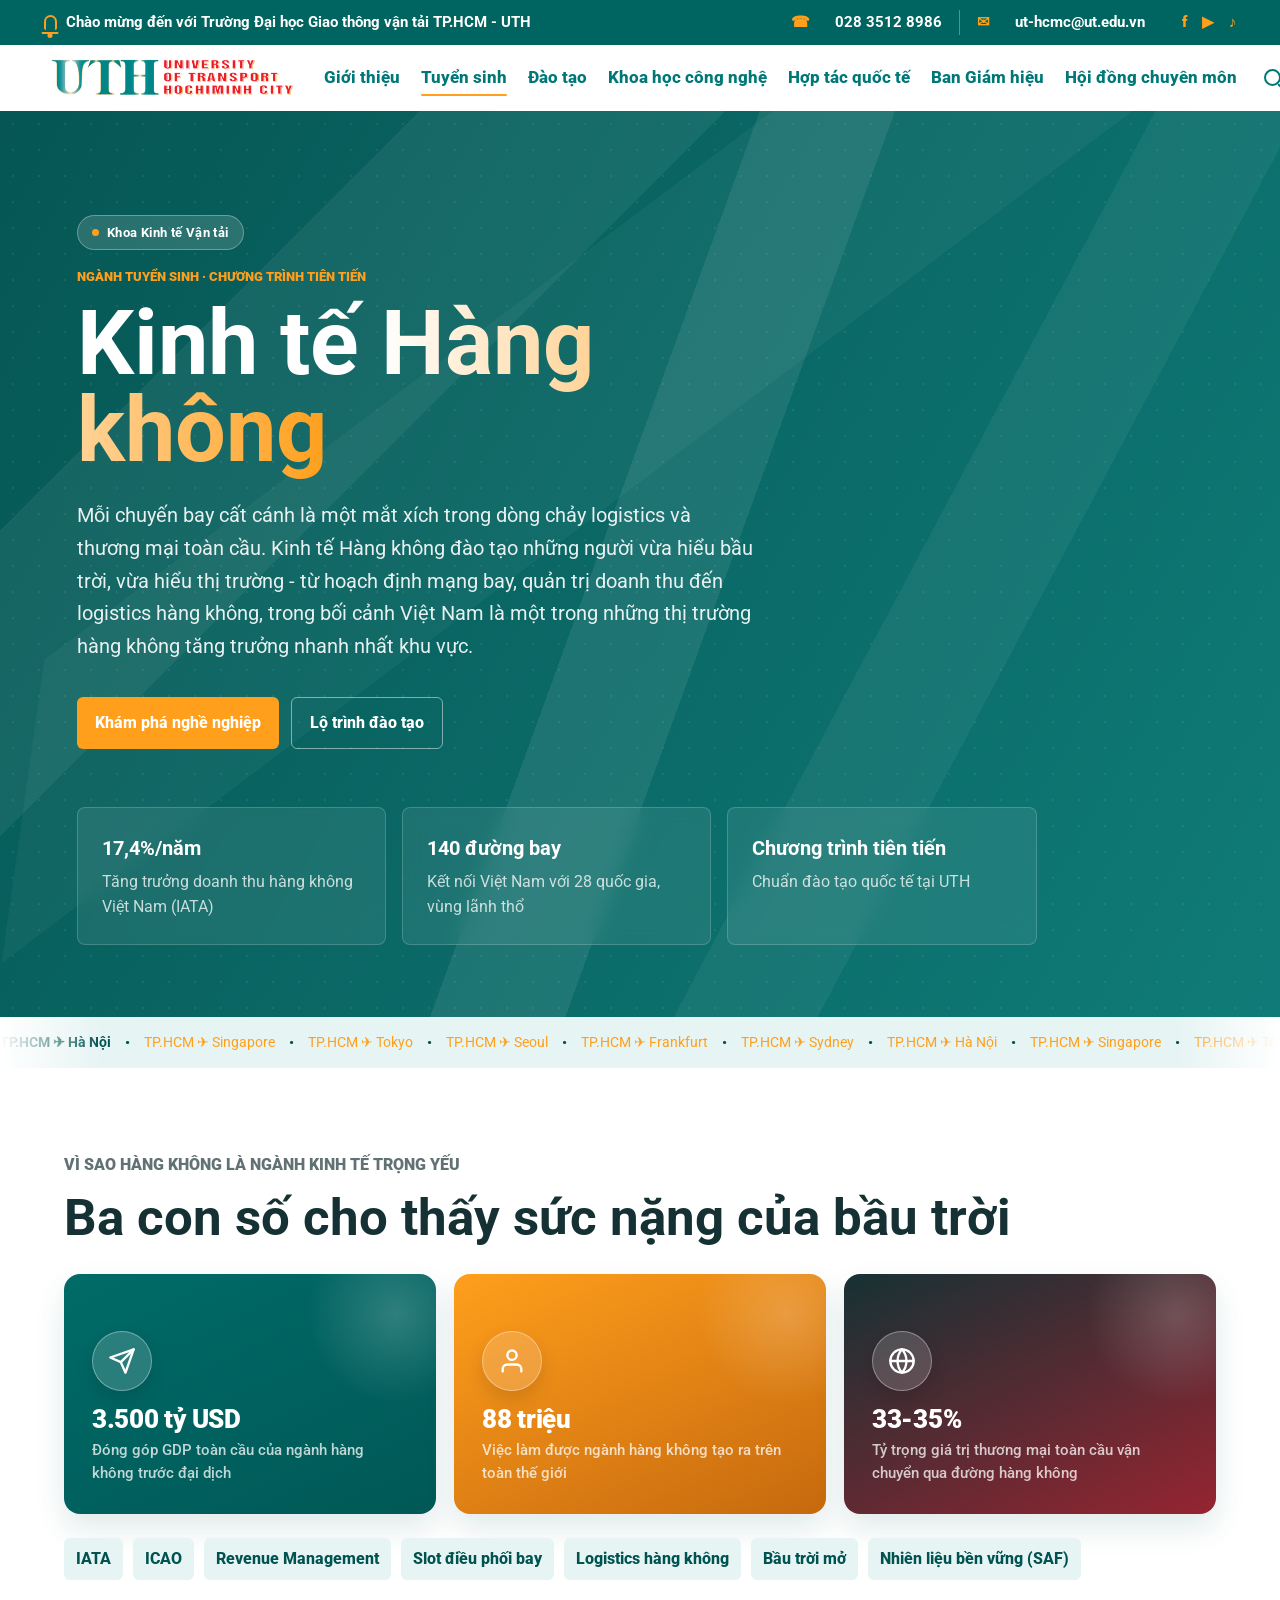
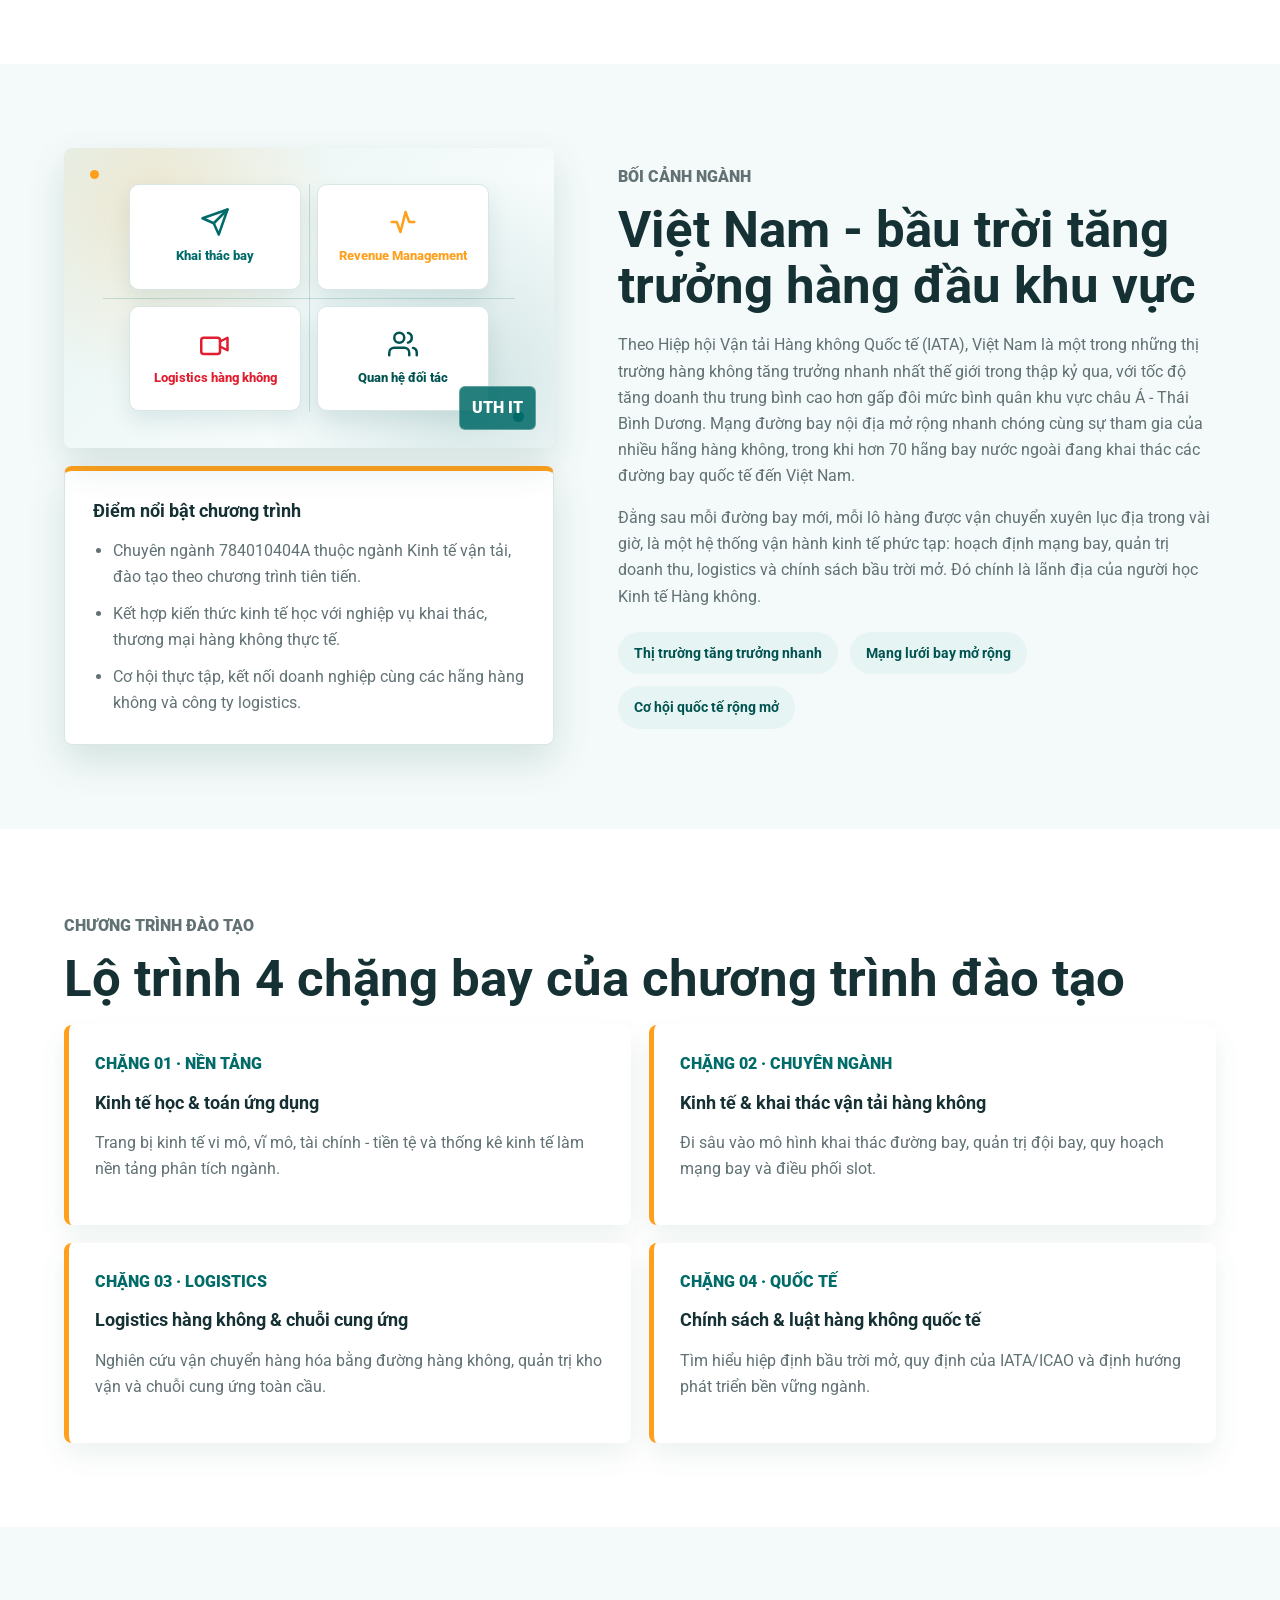
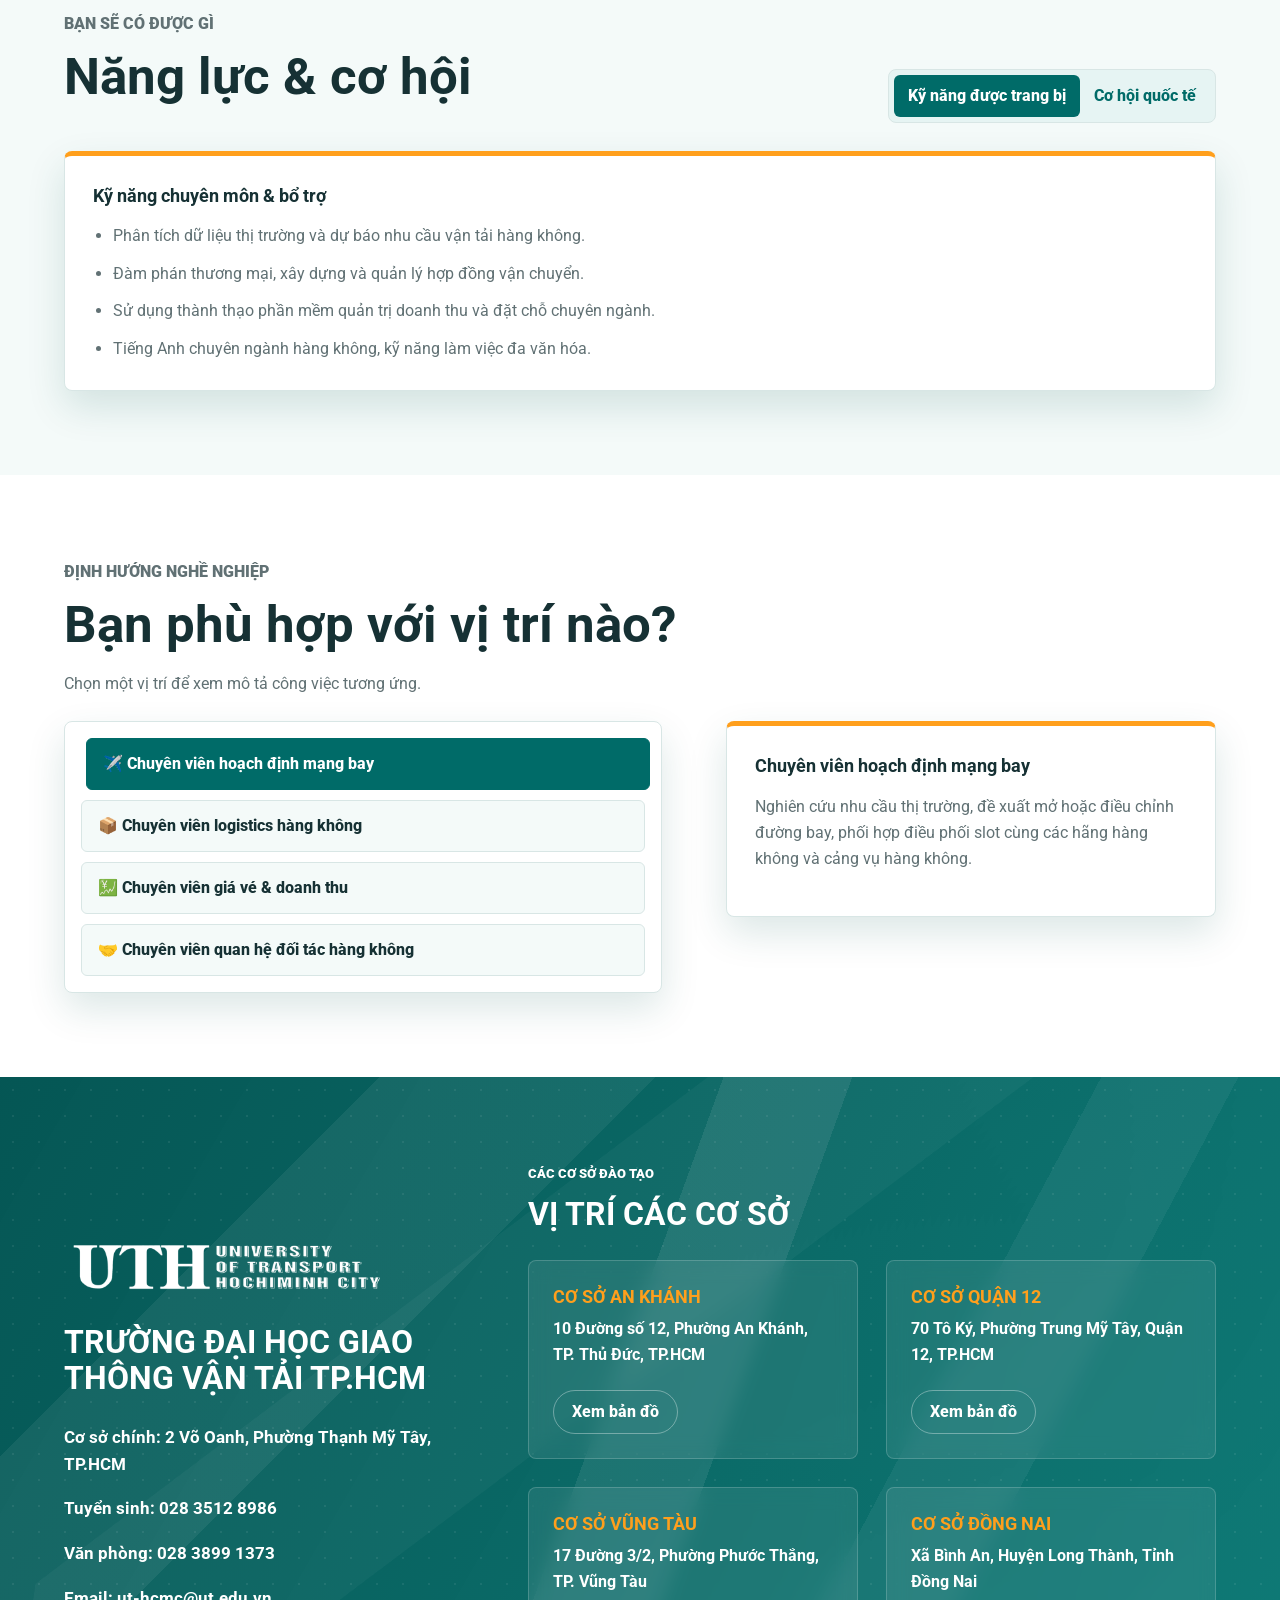
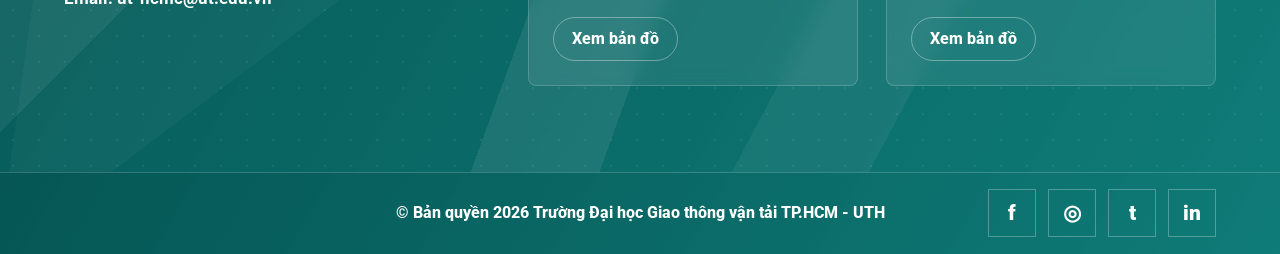
==== KINHTEHANGKHONG/index.html @ 72eff4a7 "them nganh moi" ====
<!DOCTYPE html>
<html lang="vi">
<head>
  <meta charset="UTF-8">
  <meta name="viewport" content="width=device-width, initial-scale=1.0">
  <title>Kinh tế Hàng không - UTH</title>
  <link rel="stylesheet" href="../styles.css">
</head>
<body>
  <div class="scroll-progress" id="scrollProgress"></div>

  <div class="top-bar">
    <p><span class="bell-icon" aria-hidden="true"></span> Chào mừng đến với Trường Đại học Giao thông vận tải TP.HCM - UTH</p>
    <div class="top-actions">
      <div class="top-contact">
        <span><span class="top-icon">☎</span> 028 3512 8986</span>
        <span><span class="top-icon">✉</span> ut-hcmc@ut.edu.vn</span>
      </div>
      <div class="social-links" aria-label="Mạng xã hội">
        <a href="#" aria-label="Facebook">f</a>
        <a href="#" aria-label="YouTube">▶</a>
        <a href="#" aria-label="TikTok">♪</a>
      </div>
    </div>
  </div>

  <header class="site-header">
    <a class="brand" href="#hero" aria-label="Trường Đại học Giao thông vận tải TP.HCM">
      <img src="../Logo_UTH.png" alt="Logo UTH">
    </a>
    <nav class="main-nav" aria-label="Điều hướng chính">
      <a href="https://uttest.ut.edu.vn/ky-thuat-thiet-ke-vi-mach-va-ai-2#">Giới thiệu</a>
      <a href="https://uttest.ut.edu.vn/tuyen-sinh" class="active">Tuyển sinh</a>
      <a href="https://uttest.ut.edu.vn/ky-thuat-thiet-ke-vi-mach-va-ai-2#">Đào tạo</a>
      <a href="https://uttest.ut.edu.vn/khoa-hoc-cong-nghe">Khoa học công nghệ</a>
      <a href="https://uttest.ut.edu.vn/hop-tac-quoc-te">Hợp tác quốc tế</a>
      <a href="https://uttest.ut.edu.vn/ky-thuat-thiet-ke-vi-mach-va-ai-2#">Ban Giám hiệu</a>
      <a href="https://uttest.ut.edu.vn/ky-thuat-thiet-ke-vi-mach-va-ai-2#">Hội đồng chuyên môn</a>
    </nav>
    <button class="menu-button" type="button" aria-label="Mở menu" aria-expanded="false">
      <span></span>
      <span></span>
      <span></span>
    </button>
    <div class="header-tools">
      <button class="search-button" type="button" aria-label="Tìm kiếm"></button>
      <div class="language-switch" aria-label="Chuyển ngôn ngữ">
        <a class="active" href="#">VN</a>
        <a href="#">EN</a>
      </div>
    </div>
  </header>

  <main>
    <section class="hero uth-bg" id="hero">
      <div class="uth-bg-dots" aria-hidden="true"></div>
      <div class="hero-content">
        <span class="hero-badge">Khoa Kinh tế Vận tải</span>
        <p class="eyebrow">Ngành tuyển sinh · Chương trình tiên tiến</p>
        <h1>Kinh tế <span class="title-shine">Hàng không</span></h1>
        <p class="hero-lead">
          Mỗi chuyến bay cất cánh là một mắt xích trong dòng chảy logistics và thương mại toàn cầu. Kinh tế Hàng không đào tạo những người vừa hiểu bầu trời, vừa hiểu thị trường - từ hoạch định mạng bay, quản trị doanh thu đến logistics hàng không, trong bối cảnh Việt Nam là một trong những thị trường hàng không tăng trưởng nhanh nhất khu vực.
        </p>
        <div class="hero-actions">
          <a class="primary-action" href="#career">Khám phá nghề nghiệp</a>
          <a class="secondary-action" href="#program">Lộ trình đào tạo</a>
        </div>
      </div>
      <div class="hero-stats">
        <article>
          <strong>17,4%/năm</strong>
          <span>Tăng trưởng doanh thu hàng không Việt Nam (IATA)</span>
        </article>
        <article>
          <strong>140 đường bay</strong>
          <span>Kết nối Việt Nam với 28 quốc gia, vùng lãnh thổ</span>
        </article>
        <article>
          <strong>Chương trình tiên tiến</strong>
          <span>Chuẩn đào tạo quốc tế tại UTH</span>
        </article>
      </div>
    </section>

    <div class="marquee" aria-hidden="true" style="margin: 0; border-radius: 0;">
      <div class="marquee-track">
        <span>TP.HCM ✈ Hà Nội</span><span>•</span>
        <span>TP.HCM ✈ Singapore</span><span>•</span>
        <span>TP.HCM ✈ Tokyo</span><span>•</span>
        <span>TP.HCM ✈ Seoul</span><span>•</span>
        <span>TP.HCM ✈ Frankfurt</span><span>•</span>
        <span>TP.HCM ✈ Sydney</span><span>•</span>
        <span>TP.HCM ✈ Hà Nội</span><span>•</span>
        <span>TP.HCM ✈ Singapore</span><span>•</span>
        <span>TP.HCM ✈ Tokyo</span><span>•</span>
        <span>TP.HCM ✈ Seoul</span><span>•</span>
        <span>TP.HCM ✈ Frankfurt</span><span>•</span>
        <span>TP.HCM ✈ Sydney</span><span>•</span>
      </div>
    </div>

    <section class="section">
      <div class="section-inner">
        <p class="eyebrow">Vì sao hàng không là ngành kinh tế trọng yếu</p>
        <h2>Ba con số cho thấy sức nặng của bầu trời</h2>
        <div class="visual-gallery">
          <figure class="visual-tile visual-tile-icon reveal">
            <div class="vt-icon">
              <svg viewBox="0 0 24 24" fill="none" stroke="currentColor" stroke-width="2" stroke-linecap="round" stroke-linejoin="round"><path d="M22 2L11 13"></path><path d="M22 2l-7 20-4-9-9-4 20-7z"></path></svg>
            </div>
            <figcaption>
              <strong style="display:block;font-size:1.6rem;">3.500 tỷ USD</strong>
              <span style="display:block;font-weight:500;opacity:0.85;">Đóng góp GDP toàn cầu của ngành hàng không trước đại dịch</span>
            </figcaption>
          </figure>
          <figure class="visual-tile visual-tile-icon vt-data reveal" style="transition-delay: 0.1s;">
            <div class="vt-icon">
              <svg viewBox="0 0 24 24" fill="none" stroke="currentColor" stroke-width="2" stroke-linecap="round" stroke-linejoin="round"><path d="M20 21v-2a4 4 0 0 0-4-4H8a4 4 0 0 0-4 4v2"></path><circle cx="12" cy="7" r="4"></circle></svg>
            </div>
            <figcaption>
              <strong style="display:block;font-size:1.6rem;">88 triệu</strong>
              <span style="display:block;font-weight:500;opacity:0.85;">Việc làm được ngành hàng không tạo ra trên toàn thế giới</span>
            </figcaption>
          </figure>
          <figure class="visual-tile visual-tile-icon vt-learn reveal" style="transition-delay: 0.2s;">
            <div class="vt-icon">
              <svg viewBox="0 0 24 24" fill="none" stroke="currentColor" stroke-width="2" stroke-linecap="round" stroke-linejoin="round"><circle cx="12" cy="12" r="10"></circle><path d="M2 12h20"></path><path d="M12 2a15 15 0 0 1 0 20a15 15 0 0 1 0-20"></path></svg>
            </div>
            <figcaption>
              <strong style="display:block;font-size:1.6rem;">33-35%</strong>
              <span style="display:block;font-weight:500;opacity:0.85;">Tỷ trọng giá trị thương mại toàn cầu vận chuyển qua đường hàng không</span>
            </figcaption>
          </figure>
        </div>

        <ul class="career-tags">
          <li>IATA</li>
          <li>ICAO</li>
          <li>Revenue Management</li>
          <li>Slot điều phối bay</li>
          <li>Logistics hàng không</li>
          <li>Bầu trời mở</li>
          <li>Nhiên liệu bền vững (SAF)</li>
        </ul>
      </div>
    </section>

    <section class="section section-light" id="overview">
      <div class="section-inner split reverse">
        <div class="intro-stack reveal">
          <figure class="intro-media">
            <div class="intro-icon-panel" aria-hidden="true">
              <div class="ip-dot ip-dot-1"></div>
              <div class="ip-dot ip-dot-2"></div>
              <div class="ip-grid">
                <div class="ip-tile ip-tile-code">
                  <svg viewBox="0 0 24 24" fill="none" stroke="currentColor" stroke-width="2" stroke-linecap="round" stroke-linejoin="round"><path d="M22 2L11 13"></path><path d="M22 2l-7 20-4-9-9-4 20-7z"></path></svg>
                  <span>Khai thác bay</span>
                </div>
                <div class="ip-tile ip-tile-data">
                  <svg viewBox="0 0 24 24" fill="none" stroke="currentColor" stroke-width="2" stroke-linecap="round" stroke-linejoin="round"><path d="M3 12h4l3 8 4-16 3 8h4"></path></svg>
                  <span>Revenue Management</span>
                </div>
                <div class="ip-tile ip-tile-ai">
                  <svg viewBox="0 0 24 24" fill="none" stroke="currentColor" stroke-width="2" stroke-linecap="round" stroke-linejoin="round"><rect x="1" y="7" width="15" height="13" rx="2"></rect><path d="M16 10l6-3v10l-6-3"></path></svg>
                  <span>Logistics hàng không</span>
                </div>
                <div class="ip-tile ip-tile-team">
                  <svg viewBox="0 0 24 24" fill="none" stroke="currentColor" stroke-width="2" stroke-linecap="round" stroke-linejoin="round"><path d="M17 21v-2a4 4 0 0 0-4-4H5a4 4 0 0 0-4 4v2"></path><circle cx="9" cy="7" r="4"></circle><path d="M23 21v-2a4 4 0 0 0-3-3.87"></path><path d="M16 3.13a4 4 0 0 1 0 7.75"></path></svg>
                  <span>Quan hệ đối tác</span>
                </div>
              </div>
              <div class="ip-line ip-line-h"></div>
              <div class="ip-line ip-line-v"></div>
            </div>
          </figure>
          <div class="info-card">
            <h3>Điểm nổi bật chương trình</h3>
            <ul>
              <li>Chuyên ngành 784010404A thuộc ngành Kinh tế vận tải, đào tạo theo chương trình tiên tiến.</li>
              <li>Kết hợp kiến thức kinh tế học với nghiệp vụ khai thác, thương mại hàng không thực tế.</li>
              <li>Cơ hội thực tập, kết nối doanh nghiệp cùng các hãng hàng không và công ty logistics.</li>
            </ul>
          </div>
        </div>
        <div class="reveal" style="transition-delay: 0.12s;">
          <p class="eyebrow">Bối cảnh ngành</p>
          <h2>Việt Nam - bầu trời tăng trưởng hàng đầu khu vực</h2>
          <p>
            Theo Hiệp hội Vận tải Hàng không Quốc tế (IATA), Việt Nam là một trong những thị trường hàng không tăng trưởng nhanh nhất thế giới trong thập kỷ qua, với tốc độ tăng doanh thu trung bình cao hơn gấp đôi mức bình quân khu vực châu Á - Thái Bình Dương. Mạng đường bay nội địa mở rộng nhanh chóng cùng sự tham gia của nhiều hãng hàng không, trong khi hơn 70 hãng bay nước ngoài đang khai thác các đường bay quốc tế đến Việt Nam.
          </p>
          <p>
            Đằng sau mỗi đường bay mới, mỗi lô hàng được vận chuyển xuyên lục địa trong vài giờ, là một hệ thống vận hành kinh tế phức tạp: hoạch định mạng bay, quản trị doanh thu, logistics và chính sách bầu trời mở. Đó chính là lãnh địa của người học Kinh tế Hàng không.
          </p>
          <div class="stat-pill-row">
            <span class="stat-pill">Thị trường tăng trưởng nhanh</span>
            <span class="stat-pill">Mạng lưới bay mở rộng</span>
            <span class="stat-pill">Cơ hội quốc tế rộng mở</span>
          </div>
        </div>
      </div>
    </section>

    <section class="section" id="program">
      <div class="section-inner">
        <p class="eyebrow">Chương trình đào tạo</p>
        <h2>Lộ trình 4 chặng bay của chương trình đào tạo</h2>
        <div class="timeline">
          <article class="reveal">
            <span>CHẶNG 01 · NỀN TẢNG</span>
            <h3>Kinh tế học &amp; toán ứng dụng</h3>
            <p>Trang bị kinh tế vi mô, vĩ mô, tài chính - tiền tệ và thống kê kinh tế làm nền tảng phân tích ngành.</p>
          </article>
          <article class="reveal" style="transition-delay: 0.08s;">
            <span>CHẶNG 02 · CHUYÊN NGÀNH</span>
            <h3>Kinh tế &amp; khai thác vận tải hàng không</h3>
            <p>Đi sâu vào mô hình khai thác đường bay, quản trị đội bay, quy hoạch mạng bay và điều phối slot.</p>
          </article>
          <article class="reveal" style="transition-delay: 0.16s;">
            <span>CHẶNG 03 · LOGISTICS</span>
            <h3>Logistics hàng không &amp; chuỗi cung ứng</h3>
            <p>Nghiên cứu vận chuyển hàng hóa bằng đường hàng không, quản trị kho vận và chuỗi cung ứng toàn cầu.</p>
          </article>
          <article class="reveal" style="transition-delay: 0.24s;">
            <span>CHẶNG 04 · QUỐC TẾ</span>
            <h3>Chính sách &amp; luật hàng không quốc tế</h3>
            <p>Tìm hiểu hiệp định bầu trời mở, quy định của IATA/ICAO và định hướng phát triển bền vững ngành.</p>
          </article>
        </div>
      </div>
    </section>

    <section class="section section-light">
      <div class="section-inner" data-tab-group>
        <div class="section-heading">
          <div>
            <p class="eyebrow">Bạn sẽ có được gì</p>
            <h2>Năng lực &amp; cơ hội</h2>
          </div>
          <div class="tab-controls">
            <button class="tab-button active" data-tab="skills" type="button">Kỹ năng được trang bị</button>
            <button class="tab-button" data-tab="global" type="button">Cơ hội quốc tế</button>
          </div>
        </div>

        <div class="tab-panel active" data-tab-panel="skills">
          <div class="info-card">
            <h3>Kỹ năng chuyên môn &amp; bổ trợ</h3>
            <ul>
              <li>Phân tích dữ liệu thị trường và dự báo nhu cầu vận tải hàng không.</li>
              <li>Đàm phán thương mại, xây dựng và quản lý hợp đồng vận chuyển.</li>
              <li>Sử dụng thành thạo phần mềm quản trị doanh thu và đặt chỗ chuyên ngành.</li>
              <li>Tiếng Anh chuyên ngành hàng không, kỹ năng làm việc đa văn hóa.</li>
            </ul>
          </div>
        </div>
        <div class="tab-panel" data-tab-panel="global">
          <div class="info-card">
            <h3>Trải nghiệm và cơ hội quốc tế</h3>
            <ul>
              <li>Đào tạo theo chương trình tiên tiến, tiệm cận chuẩn quốc tế.</li>
              <li>Cơ hội thực tập tại hãng hàng không, công ty logistics và cảng hàng không.</li>
              <li>Tiếp cận môi trường "bầu trời mở" với hơn 70 hãng bay quốc tế khai thác tại Việt Nam.</li>
              <li>Định hướng nghề nghiệp tại các doanh nghiệp trong nước lẫn tập đoàn hàng không toàn cầu.</li>
            </ul>
          </div>
        </div>
      </div>
    </section>

    <section class="section" id="career">
      <div class="section-inner">
        <p class="eyebrow">Định hướng nghề nghiệp</p>
        <h2>Bạn phù hợp với vị trí nào?</h2>
        <p style="max-width: 640px;">Chọn một vị trí để xem mô tả công việc tương ứng.</p>

        <div class="split" data-career-wrapper style="margin-top: 24px; align-items: start;">
          <div class="career-board">
            <button class="career-item active" data-career="planner" type="button">✈️ Chuyên viên hoạch định mạng bay</button>
            <button class="career-item" data-career="logistics" type="button">📦 Chuyên viên logistics hàng không</button>
            <button class="career-item" data-career="revenue" type="button">💹 Chuyên viên giá vé &amp; doanh thu</button>
            <button class="career-item" data-career="partnership" type="button">🤝 Chuyên viên quan hệ đối tác hàng không</button>
          </div>
          <div>
            <div class="info-card tab-panel active" data-career-detail="planner">
              <h3>Chuyên viên hoạch định mạng bay</h3>
              <p>Nghiên cứu nhu cầu thị trường, đề xuất mở hoặc điều chỉnh đường bay, phối hợp điều phối slot cùng các hãng hàng không và cảng vụ hàng không.</p>
            </div>
            <div class="info-card tab-panel" data-career-detail="logistics">
              <h3>Chuyên viên logistics hàng không</h3>
              <p>Quản lý vận chuyển hàng hóa bằng đường hàng không, phối hợp kho vận, thủ tục hải quan và các đối tác giao nhận quốc tế.</p>
            </div>
            <div class="info-card tab-panel" data-career-detail="revenue">
              <h3>Chuyên viên giá vé &amp; doanh thu</h3>
              <p>Phân tích dữ liệu, dự báo nhu cầu và xây dựng chiến lược giá vé (Revenue Management) nhằm tối ưu doanh thu cho hãng hàng không.</p>
            </div>
            <div class="info-card tab-panel" data-career-detail="partnership">
              <h3>Chuyên viên quan hệ đối tác hàng không</h3>
              <p>Xây dựng, duy trì quan hệ với các hãng hàng không, đại lý, cảng hàng không và tổ chức quốc tế như IATA, ICAO.</p>
            </div>
          </div>
        </div>
      </div>
    </section>

    <section class="campus uth-bg" id="campus">
      <div class="uth-bg-dots" aria-hidden="true"></div>
      <div class="campus-inner">
        <div class="school-info">
          <img src="../Logo_UTH.png" alt="Logo UTH">
          <h2>Trường Đại học Giao thông vận tải TP.HCM</h2>
          <ul>
            <li><strong>Cơ sở chính:</strong> 2 Võ Oanh, Phường Thạnh Mỹ Tây, TP.HCM</li>
            <li><strong>Tuyển sinh:</strong> 028 3512 8986</li>
            <li><strong>Văn phòng:</strong> 028 3899 1373</li>
            <li><strong>Email:</strong> ut-hcmc@ut.edu.vn</li>
          </ul>
        </div>

        <div class="campus-list">
          <p class="eyebrow">Các cơ sở đào tạo</p>
          <h2>Vị trí các cơ sở</h2>
          <div class="campus-grid">
            <article>
              <h3>Cơ sở An Khánh</h3>
              <p>10 Đường số 12, Phường An Khánh, TP. Thủ Đức, TP.HCM</p>
              <a href="https://maps.google.com" target="_blank" rel="noreferrer">Xem bản đồ</a>
            </article>
            <article>
              <h3>Cơ sở Quận 12</h3>
              <p>70 Tô Ký, Phường Trung Mỹ Tây, Quận 12, TP.HCM</p>
              <a href="https://maps.google.com" target="_blank" rel="noreferrer">Xem bản đồ</a>
            </article>
            <article>
              <h3>Cơ sở Vũng Tàu</h3>
              <p>17 Đường 3/2, Phường Phước Thắng, TP. Vũng Tàu</p>
              <a href="https://maps.google.com" target="_blank" rel="noreferrer">Xem bản đồ</a>
            </article>
            <article>
              <h3>Cơ sở Đồng Nai</h3>
              <p>Xã Bình An, Huyện Long Thành, Tỉnh Đồng Nai</p>
              <a href="https://maps.google.com" target="_blank" rel="noreferrer">Xem bản đồ</a>
            </article>
          </div>
        </div>
      </div>
    </section>
  </main>

  <footer class="site-footer">
    <p>© Bản quyền 2026 Trường Đại học Giao thông vận tải TP.HCM - UTH</p>
    <div class="footer-social" aria-label="Mạng xã hội">
      <a href="#" aria-label="Facebook">f</a>
      <a href="#" aria-label="Instagram">◎</a>
      <a href="#" aria-label="Twitter">t</a>
      <a href="#" aria-label="LinkedIn">in</a>
    </div>
    <a class="back-to-top" href="#hero" aria-label="Về đầu trang">
      <svg class="btt-progress" viewBox="0 0 60 60" aria-hidden="true">
        <circle class="btt-progress-track" cx="30" cy="30" r="27"></circle>
        <circle class="btt-progress-bar" cx="30" cy="30" r="27"></circle>
      </svg>
      <svg class="btt-chevron" viewBox="0 0 24 24" fill="none" stroke="currentColor" stroke-width="2.4" stroke-linecap="round" stroke-linejoin="round">
        <polyline points="6 15 12 9 18 15"></polyline>
        <polyline points="6 11 12 5 18 11"></polyline>
      </svg>
      <span class="btt-blob" aria-hidden="true"></span>
    </a>
  </footer>

  <script src="../script.js"></script>
</body>
</html>
---- styles.css ----
@import url("https://fonts.googleapis.com/css2?family=Roboto:wght@400;500;700;800;900&display=swap");

:root {
  --uth-teal: #006b68;
  --uth-teal-dark: #005351;
  --uth-teal-soft: #e6f4f3;
  --uth-orange: #ff9f1c;
  --uth-red: #e21d2f;
  --ink: #163134;
  --muted: #617174;
  --line: #d8e6e5;
  --paper: #ffffff;
  --soft: #f4faf9;
  --shadow: 0 16px 38px rgba(0, 83, 81, 0.14);
  --shadow-lg: 0 24px 56px rgba(0, 83, 81, 0.2);
  --glow-orange: 0 0 0 6px rgba(255, 159, 28, 0.14);
  --glow-teal: 0 0 0 6px rgba(0, 107, 104, 0.12);
}

* {
  box-sizing: border-box;
}

html {
  scroll-behavior: smooth;
}

@keyframes floatBackground {
  0% {
    transform: translate3d(-2%, -1%, 0) rotate(0deg);
  }

  50% {
    transform: translate3d(2%, 1%, 0) rotate(2deg);
  }

  100% {
    transform: translate3d(-2%, -1%, 0) rotate(0deg);
  }
}

@keyframes fadeSlideUp {
  from {
    opacity: 0;
    transform: translateY(28px);
  }

  to {
    opacity: 1;
    transform: translateY(0);
  }
}

@keyframes softPulse {
  0%,
  100% {
    box-shadow: 0 0 0 rgba(255, 159, 28, 0);
  }

  50% {
    box-shadow: 0 0 0 8px rgba(255, 159, 28, 0.12);
  }
}

@keyframes floatIcon {
  0%,
  100% {
    transform: translateY(0);
  }

  50% {
    transform: translateY(-6px);
  }
}

@keyframes dashFlow {
  to {
    stroke-dashoffset: -200;
  }
}

@keyframes flowDot {
  0% {
    left: 0%;
    opacity: 0;
  }

  10% {
    opacity: 1;
  }

  90% {
    opacity: 1;
  }

  100% {
    left: 100%;
    opacity: 0;
  }
}

@keyframes marqueeScroll {
  from {
    transform: translateX(0);
  }

  to {
    transform: translateX(-50%);
  }
}

@keyframes statusBlink {
  0%,
  100% {
    opacity: 1;
  }

  50% {
    opacity: 0.4;
  }
}

@keyframes shimmerText {
  0% {
    background-position: 0% 50%;
  }

  100% {
    background-position: 200% 50%;
  }
}

body {
  margin: 0;
  color: var(--ink);
  font-family: Roboto, Arial, "Helvetica Neue", sans-serif;
  line-height: 1.6;
  background: var(--paper);
}

a {
  color: inherit;
  text-decoration: none;
}

/* Visible keyboard focus everywhere on the site */
a:focus-visible,
button:focus-visible,
.tab-button:focus-visible,
.career-item:focus-visible {
  outline: 2px solid var(--uth-orange);
  outline-offset: 3px;
  border-radius: 4px;
}

.top-bar {
  display: flex;
  min-height: 45px;
  align-items: center;
  justify-content: space-between;
  gap: 24px;
  padding: 8px clamp(18px, 3.4vw, 56px);
  color: #ffffff;
  background: #006560;
  font-size: 0.94rem;
  font-weight: 700;
}

.top-bar p {
  display: inline-flex;
  align-items: center;
  gap: 9px;
  margin: 0;
}

.top-actions {
  display: flex;
  align-items: center;
  gap: 20px;
}

.top-contact {
  display: flex;
  flex-wrap: wrap;
  gap: 0;
}

.top-contact span {
  display: inline-flex;
  align-items: center;
  gap: 8px;
  min-height: 22px;
  padding: 0 17px;
  border-right: 1px solid rgba(255, 255, 255, 0.3);
}

.top-contact span:first-child {
  padding-left: 0;
}

.top-contact span:last-child {
  border-right: 0;
}

.top-icon,
.social-links a {
  color: var(--uth-orange);
  font-weight: 900;
}

.social-links {
  display: flex;
  align-items: center;
  gap: 15px;
}

.social-links a {
  line-height: 1;
  transition: transform 0.22s ease, color 0.22s ease;
}

.social-links a:hover {
  color: #ffffff;
  transform: translateY(-2px);
}

.bell-icon {
  position: relative;
  display: inline-block;
  width: 13px;
  height: 15px;
  border: 2px solid var(--uth-orange);
  border-bottom: 0;
  border-radius: 9px 9px 3px 3px;
}

.bell-icon::before {
  content: "";
  position: absolute;
  left: 50%;
  bottom: -4px;
  width: 17px;
  height: 2px;
  background: var(--uth-orange);
  border-radius: 999px;
  transform: translateX(-50%);
}

.bell-icon::after {
  content: "";
  position: absolute;
  left: 50%;
  bottom: -8px;
  width: 5px;
  height: 5px;
  background: var(--uth-orange);
  border-radius: 50%;
  transform: translateX(-50%);
}

/* --- Site header (sticky, gains a soft shadow once the page scrolls) --- */
.site-header {
  position: sticky;
  top: 0;
  z-index: 20;
  display: flex;
  min-height: 66px;
  align-items: center;
  justify-content: space-between;
  gap: 20px;
  padding: 8px clamp(18px, 3.4vw, 56px);
  background: #ffffff;
  border-bottom: 0;
  box-shadow: none;
  transition: box-shadow 0.25s ease;
}

.site-header.is-scrolled {
  box-shadow: 0 8px 24px rgba(0, 83, 81, 0.1);
}

.brand {
  display: inline-flex;
  align-items: center;
}

.brand img {
  display: block;
  width: 260px;
  height: auto;
}

.main-nav {
  display: flex;
  flex: 1 1 auto;
  align-items: center;
  justify-content: center;
  gap: clamp(18px, 1.65vw, 30px);
}

.main-nav a {
  position: relative;
  padding: 6px 0;
  border-radius: 6px;
  color: #007878;
  font-size: 1.04rem;
  font-weight: 800;
  line-height: 1.25;
  white-space: nowrap;
}

.main-nav a::after {
  content: "";
  position: absolute;
  left: 0;
  bottom: -2px;
  width: 0%;
  height: 2px;
  background: var(--uth-orange);
  border-radius: 999px;
  transition: width 0.25s ease;
}

.main-nav a:hover {
  color: var(--uth-orange);
  background: transparent;
}

.main-nav a:hover::after,
.main-nav a.active::after {
  width: 100%;
}

.header-tools {
  display: flex;
  flex: 0 0 auto;
  align-items: center;
  gap: 18px;
}

.search-button {
  position: relative;
  width: 34px;
  height: 34px;
  padding: 0;
  border: 0;
  background: transparent;
  cursor: pointer;
}

.search-button::before {
  content: "";
  position: absolute;
  top: 8px;
  left: 7px;
  width: 13px;
  height: 13px;
  border: 2px solid #007878;
  border-radius: 50%;
}

.search-button::after {
  content: "";
  position: absolute;
  top: 22px;
  left: 21px;
  width: 10px;
  height: 2px;
  background: #007878;
  border-radius: 999px;
  transform: rotate(45deg);
  transform-origin: left center;
}

.language-switch {
  display: inline-flex;
  width: 128px;
  height: 50px;
  overflow: hidden;
  border: 1px solid #008f8b;
  border-radius: 999px;
}

.language-switch a {
  display: inline-flex;
  flex: 1;
  align-items: center;
  justify-content: center;
  color: #007878;
  font-weight: 900;
  transition: color 0.2s ease, background 0.2s ease;
}

.language-switch a.active {
  color: #ffffff;
  background: #008f8b;
}

/* --- Mobile menu button: animates into an X when nav is open --- */
.menu-button {
  display: none;
  width: 44px;
  height: 44px;
  padding: 10px;
  border: 1px solid var(--line);
  border-radius: 6px;
  background: #ffffff;
  cursor: pointer;
}

.menu-button span {
  display: block;
  height: 2px;
  margin: 5px 0;
  background: var(--uth-teal);
  transition: transform 0.25s ease, opacity 0.25s ease;
}

.menu-button[aria-expanded="true"] span:nth-child(1) {
  transform: translateY(7px) rotate(45deg);
}

.menu-button[aria-expanded="true"] span:nth-child(2) {
  opacity: 0;
}

.menu-button[aria-expanded="true"] span:nth-child(3) {
  transform: translateY(-7px) rotate(-45deg);
}

/* --- Shared teal/orange gradient background used by hero, campus, footer --- */
.uth-bg {
  position: relative;
  overflow: hidden;
  background:
    linear-gradient(120deg, rgba(0, 83, 81, 0.98), rgba(0, 115, 111, 0.94)),
    radial-gradient(circle at 80% 20%, rgba(255, 255, 255, 0.18), transparent 35%);
}

.uth-bg::before,
.uth-bg::after {
  content: "";
  position: absolute;
  inset: -20%;
  pointer-events: none;
  background:
    linear-gradient(135deg, transparent 0 28%, rgba(255, 255, 255, 0.06) 28% 38%, transparent 38% 100%),
    linear-gradient(110deg, transparent 0 48%, rgba(255, 255, 255, 0.08) 48% 54%, transparent 54% 100%);
}

.uth-bg::after {
  transform: translateX(18%) rotate(8deg);
  opacity: 0.65;
  animation: floatBackground 18s ease-in-out infinite;
}

/* Subtle dot-grid texture layered on top of every .uth-bg surface site-wide */
.uth-bg > * {
  position: relative;
}

.uth-bg-dots {
  position: absolute;
  inset: 0;
  z-index: 0;
  pointer-events: none;
  background-image: radial-gradient(rgba(255, 255, 255, 0.14) 1px, transparent 1.4px);
  background-size: 26px 26px;
  opacity: 0.5;
}

@keyframes waveDrift {
  0% {
    transform: translateX(0);
  }

  100% {
    transform: translateX(-50%);
  }
}

@keyframes bob {
  0%,
  100% {
    transform: translateY(0) rotate(-2deg);
  }

  50% {
    transform: translateY(-10px) rotate(2deg);
  }
}

/* Decorative wave shape: place at the bottom of a .uth-bg hero to curve into the next section */
.wave-divider-wrap {
  position: absolute;
  left: 0;
  right: 0;
  bottom: -1px;
  z-index: 1;
  line-height: 0;
  overflow: hidden;
  pointer-events: none;
}

.wave-divider-wrap svg {
  display: block;
  width: 100%;
  height: 70px;
}

.wave-divider-wrap path {
  fill: var(--paper);
}

.wave-divider-wrap.on-soft path {
  fill: var(--soft);
}

/* A second, softer wave layer drifting slowly for extra depth (optional, add as sibling) */
.wave-layer {
  position: absolute;
  left: 0;
  bottom: 40px;
  z-index: 0;
  width: 200%;
  opacity: 0.18;
  animation: waveDrift 16s linear infinite;
  pointer-events: none;
}

/* Small floating mascot icon (boat, plane, building...) for lively hero sections */
.hero-mascot {
  position: absolute;
  z-index: 1;
  font-size: 3rem;
  filter: drop-shadow(0 14px 22px rgba(0, 0, 0, 0.28));
  animation: bob 4.5s ease-in-out infinite;
  pointer-events: none;
}

.hero {
  display: grid;
  min-height: 720px;
  padding: 104px clamp(20px, 6vw, 88px) 72px;
  color: #ffffff;
}

.hero-content,
.hero-stats,
.campus-inner {
  position: relative;
  z-index: 1;
}

.hero-content {
  max-width: 850px;
  align-self: center;
  animation: fadeSlideUp 0.9s ease both;
}

/* Small pill badge, e.g. faculty/department label above the eyebrow */
.hero-badge {
  display: inline-flex;
  align-items: center;
  gap: 8px;
  padding: 6px 14px;
  margin-bottom: 16px;
  color: #ffffff;
  font-size: 0.82rem;
  font-weight: 700;
  letter-spacing: 0.03em;
  background: rgba(255, 255, 255, 0.14);
  border: 1px solid rgba(255, 255, 255, 0.3);
  border-radius: 999px;
  backdrop-filter: blur(6px);
}

.hero-badge::before {
  content: "";
  width: 7px;
  height: 7px;
  background: var(--uth-orange);
  border-radius: 50%;
  animation: statusBlink 1.6s ease-in-out infinite;
}

.eyebrow {
  margin: 0 0 12px;
  color: var(--uth-orange);
  font-size: 0.84rem;
  font-weight: 900;
  letter-spacing: 0;
  text-transform: uppercase;
}

h1,
h2,
h3,
p,
li {
  overflow-wrap: anywhere;
}

h1 {
  max-width: 780px;
  margin: 0;
  font-size: clamp(3rem, 7vw, 6.4rem);
  line-height: 0.98;
  letter-spacing: 0;
}

/* Optional shimmering gradient treatment for a hero title: add .title-shine */
.title-shine {
  background: linear-gradient(90deg, #ffffff, var(--uth-orange), #ffffff);
  background-size: 200% auto;
  -webkit-background-clip: text;
  background-clip: text;
  color: transparent;
  animation: shimmerText 6s linear infinite;
}

h2 {
  margin: 0 0 18px;
  font-size: clamp(2rem, 4vw, 3.5rem);
  line-height: 1.1;
  letter-spacing: 0;
}

h3 {
  margin: 0 0 8px;
  font-size: 1.14rem;
  line-height: 1.28;
}

.hero-lead {
  max-width: 680px;
  margin: 24px 0 0;
  color: rgba(255, 255, 255, 0.9);
  font-size: clamp(1.05rem, 2vw, 1.28rem);
}

.hero-actions {
  display: flex;
  flex-wrap: wrap;
  gap: 12px;
  margin-top: 34px;
}

.primary-action,
.secondary-action {
  display: inline-flex;
  min-height: 48px;
  align-items: center;
  justify-content: center;
  padding: 12px 18px;
  border-radius: 6px;
  font-weight: 800;
  transition: transform 0.24s ease, box-shadow 0.24s ease, background 0.24s ease, border-color 0.24s ease;
}

.primary-action {
  color: #ffffff;
  background: var(--uth-orange);
}

.primary-action:hover {
  transform: translateY(-3px);
  box-shadow: 0 14px 28px rgba(255, 159, 28, 0.35);
}

.secondary-action {
  color: #ffffff;
  border: 1px solid rgba(255, 255, 255, 0.48);
}

.secondary-action:hover {
  transform: translateY(-3px);
  background: rgba(255, 255, 255, 0.12);
  border-color: rgba(255, 255, 255, 0.7);
}

.hero-stats {
  display: grid;
  grid-template-columns: repeat(3, minmax(0, 1fr));
  gap: 16px;
  width: min(960px, 100%);
  margin-top: 58px;
  align-self: end;
}

.hero-stats article,
.campus-grid article {
  padding: 24px;
  color: #ffffff;
  background: rgba(255, 255, 255, 0.08);
  border: 1px solid rgba(255, 255, 255, 0.18);
  border-radius: 8px;
  backdrop-filter: blur(10px);
  transition: transform 0.28s ease, background 0.28s ease, border-color 0.28s ease;
}

.hero-stats article:hover,
.campus-grid article:hover {
  transform: translateY(-6px);
  background: rgba(255, 255, 255, 0.13);
  border-color: rgba(255, 255, 255, 0.32);
}

.hero-stats strong,
.hero-stats span {
  display: block;
}

.hero-stats strong {
  font-size: 1.25rem;
}

.hero-stats span {
  margin-top: 5px;
  color: rgba(255, 255, 255, 0.76);
}

.section {
  padding: 84px clamp(20px, 5vw, 72px);
}

.section-light {
  background: var(--soft);
}

.section-inner {
  width: min(1180px, 100%);
  margin: 0 auto;
}

.reveal {
  opacity: 0;
  transform: translateY(30px);
  transition: opacity 0.7s ease, transform 0.7s ease;
}

.reveal.visible {
  opacity: 1;
  transform: translateY(0);
}

/* Stagger helper: add .stagger to a grid so children fade in one after another */
.stagger.visible > *:nth-child(2) { transition-delay: 0.08s; }
.stagger.visible > *:nth-child(3) { transition-delay: 0.16s; }
.stagger.visible > *:nth-child(4) { transition-delay: 0.24s; }
.stagger.visible > *:nth-child(5) { transition-delay: 0.32s; }

.split {
  display: grid;
  grid-template-columns: minmax(0, 1fr) minmax(320px, 0.82fr);
  gap: clamp(30px, 5vw, 76px);
  align-items: center;
}

.reverse {
  grid-template-columns: minmax(300px, 0.82fr) minmax(0, 1fr);
}

.section p {
  color: var(--muted);
  font-size: 1.02rem;
}

.info-card {
  padding: 28px;
  background: #ffffff;
  border: 1px solid var(--line);
  border-top: 5px solid var(--uth-orange);
  border-radius: 8px;
  box-shadow: var(--shadow);
  transition: transform 0.28s ease, box-shadow 0.28s ease;
}

.info-card:hover {
  transform: translateY(-6px);
  box-shadow: 0 22px 46px rgba(0, 83, 81, 0.18);
}

.intro-stack {
  display: grid;
  gap: 18px;
}

.intro-media {
  position: relative;
  min-height: 250px;
  margin: 0;
  overflow: hidden;
  border-radius: 8px;
  box-shadow: var(--shadow);
}

.intro-media::after {
  content: "UTH IT";
  position: absolute;
  right: 18px;
  bottom: 18px;
  z-index: 2;
  padding: 8px 12px;
  color: #ffffff;
  background: rgba(0, 107, 104, 0.86);
  border: 1px solid rgba(255, 255, 255, 0.28);
  border-radius: 6px;
  font-weight: 900;
}

/* Icon-based illustration panel replacing the photo */
.intro-icon-panel {
  position: relative;
  display: flex;
  min-height: 300px;
  align-items: center;
  justify-content: center;
  overflow: hidden;
  background:
    radial-gradient(circle at 18% 18%, rgba(255, 159, 28, 0.16), transparent 40%),
    radial-gradient(circle at 85% 80%, rgba(0, 107, 104, 0.16), transparent 45%),
    linear-gradient(135deg, var(--uth-teal-soft), #ffffff);
}

.ip-dot {
  position: absolute;
  width: 9px;
  height: 9px;
  border-radius: 50%;
  background: var(--uth-orange);
}

.ip-dot-1 {
  top: 22px;
  left: 26px;
}

.ip-dot-2 {
  right: 30px;
  bottom: 26px;
  width: 11px;
  height: 11px;
  background: var(--uth-teal);
}

.ip-line {
  position: absolute;
  background: rgba(0, 107, 104, 0.18);
}

.ip-line-h {
  top: 50%;
  left: 8%;
  width: 84%;
  height: 1px;
}

.ip-line-v {
  top: 12%;
  left: 50%;
  width: 1px;
  height: 76%;
}

.ip-grid {
  position: relative;
  z-index: 1;
  display: grid;
  grid-template-columns: repeat(2, minmax(0, 1fr));
  gap: 16px;
  width: min(360px, 84%);
}

.ip-tile {
  display: flex;
  flex-direction: column;
  align-items: center;
  justify-content: center;
  gap: 8px;
  padding: 22px 10px;
  background: #ffffff;
  border: 1px solid var(--line);
  border-radius: 10px;
  box-shadow: 0 10px 22px rgba(0, 83, 81, 0.1);
  color: var(--uth-teal);
  font-weight: 800;
  font-size: 0.84rem;
  animation: floatIcon 4.5s ease-in-out infinite;
}

.ip-tile svg {
  width: 30px;
  height: 30px;
}

.ip-tile-data {
  color: var(--uth-orange);
  animation-delay: 0.4s;
}

.ip-tile-ai {
  color: var(--uth-red);
  animation-delay: 0.8s;
}

.ip-tile-team {
  color: var(--uth-teal-dark);
  animation-delay: 1.2s;
}

.info-card ul {
  display: grid;
  gap: 12px;
  padding-left: 20px;
  margin: 16px 0 0;
  color: var(--muted);
}

/* Rounded pill facts, e.g. "Nhu cầu nhân lực cao" chips under intro copy */
.stat-pill-row {
  display: flex;
  flex-wrap: wrap;
  gap: 12px;
  margin-top: 22px;
}

.stat-pill {
  padding: 10px 16px;
  color: var(--uth-teal-dark);
  font-size: 0.88rem;
  font-weight: 700;
  background: var(--uth-teal-soft);
  border-radius: 999px;
}

/* Full-bleed quote / thesis strip: a short mission statement between sections */
.quote-strip {
  position: relative;
  padding: 46px 0;
  overflow: hidden;
  background: linear-gradient(120deg, var(--uth-teal-dark), var(--uth-teal));
}

.quote-strip::after {
  content: "";
  position: absolute;
  top: -60px;
  right: -60px;
  width: 220px;
  height: 220px;
  background: radial-gradient(circle, rgba(255, 159, 28, 0.25), transparent 70%);
}

.quote-strip-inner {
  position: relative;
  max-width: 880px;
  margin: 0 auto;
  padding: 0 24px;
  text-align: center;
}

.quote-strip-inner p {
  margin: 0;
  color: #ffffff;
  font-size: 1.32rem;
  font-weight: 500;
  line-height: 1.55;
}

.quote-strip-inner span {
  display: block;
  margin-top: 14px;
  color: rgba(255, 255, 255, 0.72);
  font-size: 0.85rem;
  letter-spacing: 0.06em;
  text-transform: uppercase;
}

.feature-grid {
  display: grid;
  grid-template-columns: repeat(4, minmax(0, 1fr));
  gap: 18px;
  margin-top: 32px;
}

.feature-card {
  position: relative;
  min-height: 238px;
  padding: 24px;
  background: #ffffff;
  border: 1px solid var(--line);
  border-radius: 8px;
  box-shadow: 0 10px 26px rgba(0, 83, 81, 0.08);
  transition: transform 0.28s ease, border-color 0.28s ease, box-shadow 0.28s ease;
}

.feature-card:hover {
  transform: translateY(-8px);
  border-color: rgba(255, 159, 28, 0.55);
  box-shadow: 0 22px 42px rgba(0, 83, 81, 0.16);
}

.feature-card::before {
  position: absolute;
  top: 20px;
  right: 20px;
  display: inline-grid;
  width: 54px;
  height: 54px;
  place-items: center;
  color: rgba(0, 107, 104, 0.14);
  border: 1px solid rgba(0, 107, 104, 0.12);
  border-radius: 8px;
  font-size: 1.15rem;
  font-weight: 900;
  transition: color 0.28s ease, background 0.28s ease, transform 0.28s ease;
}

.feature-card:nth-child(1)::before {
  content: "{}";
}

.feature-card:nth-child(2)::before {
  content: "</>";
}

.feature-card:nth-child(3)::before {
  content: "AI";
}

.feature-card:nth-child(4)::before {
  content: "NET";
}

.feature-card:hover::before {
  color: #ffffff;
  background: var(--uth-teal);
  transform: rotate(4deg) scale(1.05);
}

.feature-icon {
  display: inline-grid;
  width: 44px;
  height: 44px;
  margin-bottom: 22px;
  place-items: center;
  color: #ffffff;
  background: var(--uth-teal);
  border-radius: 6px;
  font-weight: 900;
  transition: background 0.28s ease, transform 0.28s ease;
}

.feature-card:hover .feature-icon {
  background: var(--uth-orange);
  transform: rotate(-3deg) scale(1.05);
}

/* Small circular icon with a dashed orbiting ring, for feature/career cards */
.icon-ring {
  position: relative;
  display: inline-flex;
  align-items: center;
  justify-content: center;
  width: 34px;
  height: 34px;
  margin-bottom: 12px;
  color: var(--uth-teal-dark);
  font-size: 1.05rem;
  background: var(--uth-teal-soft);
  border-radius: 50%;
}

.icon-ring::after {
  content: "";
  position: absolute;
  inset: -5px;
  border: 1px dashed rgba(255, 159, 28, 0.55);
  border-radius: 50%;
  animation: floatIcon 4s ease-in-out infinite;
}

/* --- Program cards: 2-column feature blocks for curriculum/program areas --- */
.program-grid {
  display: grid;
  grid-template-columns: repeat(2, minmax(0, 1fr));
  gap: 24px;
  margin-top: 30px;
}

.program-card {
  padding: 28px;
  background: #ffffff;
  border: 1px solid var(--line);
  border-radius: 12px;
  box-shadow: 0 12px 28px rgba(0, 83, 81, 0.08);
  transition: transform 0.28s ease, box-shadow 0.28s ease;
}

.program-card:hover {
  transform: translateY(-6px);
  box-shadow: 0 20px 36px rgba(0, 83, 81, 0.14);
}

.program-card .icon-box {
  display: inline-grid;
  width: 54px;
  height: 54px;
  margin-bottom: 18px;
  place-items: center;
  color: #ffffff;
  background: linear-gradient(135deg, var(--uth-teal), var(--uth-orange));
  border-radius: 10px;
  font-size: 1.5rem;
  animation: floatIcon 3.2s ease-in-out infinite;
}

.program-card h3 {
  color: var(--uth-teal-dark);
  margin-bottom: 10px;
  font-size: 1.12rem;
}

.program-card p {
  margin: 0;
  color: var(--muted);
}

/* Animated connector line placed above a program-grid to suggest a learning path */
.program-flow {
  position: relative;
  height: 4px;
  margin-top: 24px;
}

.program-flow svg {
  display: block;
  width: 100%;
  height: 100%;
}

.program-flow .flow-line {
  animation: dashFlow 3.5s linear infinite;
}

.program-flow .flow-dot {
  position: absolute;
  top: -3px;
  width: 8px;
  height: 8px;
  background: var(--uth-orange);
  border-radius: 50%;
  box-shadow: 0 0 8px rgba(255, 159, 28, 0.7);
  animation: flowDot 3.2s linear infinite;
}

.program-flow .flow-dot:nth-child(2) {
  background: var(--uth-teal);
  box-shadow: 0 0 8px rgba(0, 107, 104, 0.6);
  animation-delay: 1.1s;
}

.program-flow .flow-dot:nth-child(3) {
  animation-delay: 2.1s;
}

.visual-gallery {
  display: grid;
  grid-template-columns: repeat(3, minmax(0, 1fr));
  gap: 18px;
  margin-top: 28px;
}

.visual-tile {
  position: relative;
  min-height: 240px;
  margin: 0;
  overflow: hidden;
  border-radius: 16px;
  box-shadow: 0 14px 30px rgba(0, 83, 81, 0.12);
}

/* Icon-based tiles replacing photos */
.visual-tile-icon {
  display: flex;
  flex-direction: column;
  align-items: flex-start;
  justify-content: flex-end;
  gap: 14px;
  padding: 30px 28px;
  background: linear-gradient(155deg, var(--uth-teal) 0%, var(--uth-teal-dark) 130%);
  transition: transform 0.32s ease, box-shadow 0.32s ease;
}

.visual-tile-icon::before {
  content: "";
  position: absolute;
  top: -50px;
  right: -50px;
  width: 180px;
  height: 180px;
  background: radial-gradient(circle, rgba(255, 255, 255, 0.18), transparent 70%);
  pointer-events: none;
}

.visual-tile-icon:hover {
  transform: translateY(-6px);
  box-shadow: 0 22px 42px rgba(0, 83, 81, 0.22);
}

.visual-tile-icon .vt-icon {
  position: relative;
  z-index: 1;
  display: inline-grid;
  width: 60px;
  height: 60px;
  place-items: center;
  color: #ffffff;
  background: rgba(255, 255, 255, 0.16);
  border: 1px solid rgba(255, 255, 255, 0.34);
  border-radius: 50%;
  box-shadow: 0 8px 18px rgba(0, 0, 0, 0.12);
  transition: transform 0.32s ease, background 0.32s ease;
}

.visual-tile-icon .vt-icon svg {
  width: 28px;
  height: 28px;
}

.visual-tile-icon:hover .vt-icon {
  transform: scale(1.08) rotate(-4deg);
  background: rgba(255, 255, 255, 0.28);
}

.visual-tile-icon figcaption {
  position: relative;
  z-index: 1;
  color: #ffffff;
  font-weight: 900;
}

.visual-tile-icon figcaption strong {
  display: block;
  margin-bottom: 6px;
  font-size: 2rem;
  font-weight: 900;
  letter-spacing: -0.01em;
  line-height: 1.1;
}

.visual-tile-icon figcaption span {
  display: block;
  color: rgba(255, 255, 255, 0.88);
  font-size: 0.94rem;
  font-weight: 500;
  line-height: 1.5;
}

.vt-data .vt-icon {
  background: rgba(255, 255, 255, 0.16);
}

.vt-data {
  background: linear-gradient(155deg, var(--uth-orange) 0%, #b5590a 130%);
}

.vt-learn {
  background: linear-gradient(155deg, #163134 0%, var(--uth-red) 160%);
}

.intro-media img,
.visual-tile img {
  display: block;
  width: 100%;
  height: 100%;
  object-fit: cover;
  transition: transform 0.45s ease;
}

.intro-media:hover img,
.visual-tile:hover img {
  transform: scale(1.06);
}

.section-heading {
  display: flex;
  gap: 24px;
  align-items: end;
  justify-content: space-between;
  margin-bottom: 28px;
}

.tab-controls {
  display: inline-flex;
  padding: 5px;
  background: var(--uth-teal-soft);
  border: 1px solid var(--line);
  border-radius: 8px;
}

.tab-button {
  min-height: 42px;
  padding: 8px 14px;
  color: var(--uth-teal);
  border: 0;
  border-radius: 6px;
  background: transparent;
  cursor: pointer;
  font: inherit;
  font-weight: 800;
}

.tab-button.active {
  color: #ffffff;
  background: var(--uth-teal);
  animation: softPulse 1.2s ease;
}

.tab-panel {
  display: none;
}

.tab-panel.active {
  display: block;
  animation: fadeSlideUp 0.38s ease both;
}

.timeline {
  display: grid;
  grid-template-columns: repeat(2, minmax(0, 1fr));
  gap: 18px;
}

.timeline article {
  min-height: 190px;
  padding: 26px;
  background: #ffffff;
  border-left: 5px solid var(--uth-orange);
  border-radius: 8px;
  box-shadow: 0 12px 28px rgba(0, 83, 81, 0.08);
  transition: transform 0.28s ease, box-shadow 0.28s ease;
}

.timeline article:hover {
  transform: translateX(6px);
  box-shadow: 0 20px 38px rgba(0, 83, 81, 0.14);
}

.timeline span {
  display: inline-block;
  margin-bottom: 14px;
  color: var(--uth-teal);
  font-weight: 900;
}

.career-board {
  display: grid;
  gap: 10px;
  padding: 16px;
  background: #ffffff;
  border: 1px solid var(--line);
  border-radius: 8px;
  box-shadow: var(--shadow);
}

.career-item {
  min-height: 52px;
  padding: 12px 16px;
  color: var(--ink);
  text-align: left;
  background: var(--soft);
  border: 1px solid var(--line);
  border-radius: 6px;
  cursor: pointer;
  font: inherit;
  font-weight: 800;
  transition: transform 0.22s ease, background 0.22s ease, color 0.22s ease;
}

.career-item:hover {
  transform: translateX(5px);
  color: var(--uth-teal);
}

.career-item.active {
  color: #ffffff;
  background: var(--uth-teal);
  border-color: var(--uth-teal);
  transform: translateX(5px);
}

.career-tags {
  display: flex;
  flex-wrap: wrap;
  gap: 10px;
  padding: 0;
  margin: 24px 0 0;
  list-style: none;
}

.career-tags li {
  padding: 8px 12px;
  color: var(--uth-teal-dark);
  background: var(--uth-teal-soft);
  border-radius: 6px;
  font-weight: 800;
  animation: fadeSlideUp 0.35s ease both;
}

/* --- Career/job-outcome cards, an alternative to .career-board --- */
.career-grid {
  display: grid;
  grid-template-columns: repeat(4, minmax(0, 1fr));
  gap: 18px;
  margin-top: 30px;
}

.career-card {
  padding: 24px;
  background: var(--soft);
  border: 1px solid var(--line);
  border-left: 3px solid var(--uth-orange);
  border-radius: 10px;
  box-shadow: 0 10px 24px rgba(0, 83, 81, 0.07);
  transition: transform 0.24s ease, box-shadow 0.24s ease;
}

.career-card:hover {
  transform: translateY(-4px);
  box-shadow: 0 16px 30px rgba(0, 83, 81, 0.12);
}

.career-card h3 {
  color: var(--uth-teal-dark);
  margin-bottom: 10px;
  font-size: 1.02rem;
}

.career-card p {
  margin: 0;
  color: var(--muted);
  font-size: 0.95rem;
}

/* Looping marquee of keyword chips, e.g. career pathways or specialisations */
.marquee {
  margin-top: 26px;
  overflow: hidden;
  padding: 14px 0;
  background: var(--uth-teal-soft);
  border-radius: 999px;
  -webkit-mask-image: linear-gradient(90deg, transparent, #000 8%, #000 92%, transparent);
  mask-image: linear-gradient(90deg, transparent, #000 8%, #000 92%, transparent);
}

.marquee-track {
  display: flex;
  width: max-content;
  gap: 14px;
  white-space: nowrap;
  color: var(--uth-teal-dark);
  font-size: 0.9rem;
  font-weight: 700;
  animation: marqueeScroll 22s linear infinite;
}

.marquee-track span:nth-child(odd):not(:first-child) {
  color: var(--uth-orange);
  font-weight: 400;
}

/* Callout box for a closing "why this matters" statement at the end of a section */
.highlight-box {
  padding: 30px;
  background: linear-gradient(135deg, var(--uth-teal-soft), #ffffff);
  border: 1px solid var(--line);
  border-left: 4px solid var(--uth-teal);
  border-radius: 10px;
  box-shadow: var(--shadow);
}

.highlight-box h3 {
  color: var(--uth-teal-dark);
}

.highlight-box p {
  margin: 0;
  color: var(--ink);
}

.highlight-strong {
  color: var(--uth-teal-dark);
  font-weight: 800;
}

.campus {
  padding: 86px clamp(20px, 5vw, 72px);
  color: #ffffff;
}

.campus-inner {
  display: grid;
  grid-template-columns: minmax(280px, 0.72fr) minmax(0, 1.28fr);
  gap: clamp(32px, 6vw, 86px);
  width: min(1240px, 100%);
  margin: 0 auto;
  align-items: center;
}

.school-info img {
  display: block;
  width: min(330px, 86vw);
  margin-bottom: 26px;
  filter: brightness(0) invert(1);
}

.school-info h2,
.campus-list h2 {
  color: #ffffff;
  font-size: clamp(1.55rem, 3vw, 2rem);
  text-transform: uppercase;
}

.school-info ul {
  display: grid;
  gap: 18px;
  padding: 0;
  margin: 28px 0 0;
  list-style: none;
  font-size: 1.05rem;
  font-weight: 700;
}

.school-info strong {
  color: #ffffff;
}

.campus-list .eyebrow {
  color: #ffffff;
}

.campus-grid {
  display: grid;
  grid-template-columns: repeat(2, minmax(0, 1fr));
  gap: 28px;
  margin-top: 28px;
}

.campus-grid h3 {
  color: var(--uth-orange);
  text-transform: uppercase;
}

.campus-grid p {
  min-height: 56px;
  margin: 8px 0 18px;
  color: #ffffff;
  font-weight: 700;
}

.campus-grid a {
  display: inline-flex;
  min-height: 40px;
  align-items: center;
  justify-content: center;
  padding: 8px 18px;
  border: 1px solid rgba(255, 255, 255, 0.35);
  border-radius: 999px;
  color: #ffffff;
  font-weight: 800;
  transition: background 0.25s ease, border-color 0.25s ease, transform 0.25s ease;
}

.campus-grid a:hover {
  transform: translateY(-2px);
  background: rgba(255, 255, 255, 0.16);
  border-color: rgba(255, 255, 255, 0.58);
}

.site-footer {
  position: relative;
  display: flex;
  min-height: 82px;
  gap: 16px;
  align-items: center;
  justify-content: center;
  padding: 16px clamp(20px, 5vw, 72px);
  color: #ffffff;
  background:
    linear-gradient(120deg, rgba(0, 83, 81, 0.98), rgba(0, 115, 111, 0.94)),
    radial-gradient(circle at 80% 20%, rgba(255, 255, 255, 0.18), transparent 35%);
  border-top: 1px solid rgba(255, 255, 255, 0.18);
  overflow: hidden;
}

.site-footer p {
  position: relative;
  z-index: 1;
  margin: 0;
  font-size: 1rem;
  font-weight: 800;
  text-align: center;
}

.footer-social {
  position: absolute;
  right: clamp(20px, 5vw, 72px);
  z-index: 1;
  display: flex;
  gap: 12px;
}

.footer-social a {
  display: inline-flex;
  width: 48px;
  height: 48px;
  align-items: center;
  justify-content: center;
  color: #ffffff;
  border: 1px solid rgba(255, 255, 255, 0.28);
  font-size: 1.3rem;
  font-weight: 900;
  transition: transform 0.22s ease, background 0.22s ease;
}

.footer-social a:hover {
  transform: translateY(-3px);
  background: rgba(255, 255, 255, 0.14);
}

/* --- Top scroll-progress bar (optional: add <div class="scroll-progress"></div> right after <body>) --- */
.scroll-progress {
  position: fixed;
  top: 0;
  left: 0;
  z-index: 30;
  width: 0%;
  height: 3px;
  background: linear-gradient(90deg, var(--uth-orange), var(--uth-teal));
  transition: width 0.1s linear;
}

/* Back-to-top button: white circle, teal double-chevron, soft shadow, gradient blob accent */
.back-to-top {
  position: fixed;
  right: 24px;
  bottom: 32px;
  z-index: 25;
  display: inline-flex;
  width: 56px;
  height: 56px;
  align-items: center;
  justify-content: center;
  color: var(--uth-teal);
  background: #ffffff;
  border-radius: 50%;
  box-shadow: 0 10px 26px rgba(0, 83, 81, 0.22);
  opacity: 0;
  visibility: hidden;
  transform: translateY(10px);
  transition: transform 0.25s ease, box-shadow 0.25s ease, opacity 0.25s ease, visibility 0.25s ease;
}

.back-to-top.is-visible {
  opacity: 1;
  visibility: visible;
  transform: translateY(0);
}

.btt-progress {
  position: absolute;
  inset: 0;
  width: 100%;
  height: 100%;
  transform: rotate(-90deg);
  pointer-events: none;
}

.btt-progress-track {
  fill: none;
  stroke: var(--line);
  stroke-width: 4;
}

.btt-progress-bar {
  fill: none;
  stroke: var(--uth-teal);
  stroke-width: 4;
  stroke-linecap: round;
  stroke-dasharray: 169.6;
  stroke-dashoffset: 169.6;
  transition: stroke-dashoffset 0.12s linear;
}

.btt-chevron {
  position: relative;
  width: 24px;
  height: 24px;
}

.back-to-top:hover {
  transform: translateY(-4px);
  box-shadow: 0 14px 32px rgba(0, 83, 81, 0.3);
}

.btt-blob {
  position: absolute;
  right: -8px;
  bottom: -8px;
  width: 20px;
  height: 20px;
  background: linear-gradient(135deg, #7c5cff, var(--uth-orange));
  border: 2px solid #ffffff;
  border-radius: 50%;
}

@media (max-width: 1040px) {
  .main-nav {
    position: absolute;
    top: calc(100% + 8px);
    right: 18px;
    display: none;
    width: min(320px, calc(100vw - 36px));
    padding: 10px;
    align-items: stretch;
    flex-direction: column;
    background: #ffffff;
    border: 1px solid var(--line);
    border-radius: 8px;
    box-shadow: var(--shadow);
  }

  .main-nav.open {
    display: flex;
    animation: fadeSlideUp 0.25s ease both;
  }

  .menu-button {
    display: block;
  }

  .split,
  .reverse,
  .campus-inner {
    grid-template-columns: 1fr;
  }

  .feature-grid,
  .campus-grid,
  .program-grid,
  .career-grid {
    grid-template-columns: repeat(2, minmax(0, 1fr));
  }
}

@media (max-width: 760px) {
  .top-bar {
    align-items: flex-start;
    flex-direction: column;
    gap: 6px;
  }

  .hero {
    min-height: auto;
    padding-top: 72px;
  }

  .hero-stats,
  .timeline,
  .feature-grid,
  .campus-grid,
  .visual-gallery,
  .program-grid,
  .career-grid {
    grid-template-columns: 1fr;
  }

  .section-heading {
    align-items: flex-start;
    flex-direction: column;
  }

  .tab-controls {
    width: 100%;
    overflow-x: auto;
  }

  .tab-button {
    flex: 1 0 auto;
  }
}

@media (max-width: 520px) {
  .brand img {
    width: 220px;
  }

  h1 {
    font-size: 2.75rem;
  }

  .section,
  .campus {
    padding-inline: 18px;
  }
}

/* Respect people who have asked their system to reduce motion */
@media (prefers-reduced-motion: reduce) {
  html {
    scroll-behavior: auto;
  }

  *,
  *::before,
  *::after {
    animation-duration: 0.001ms !important;
    animation-iteration-count: 1 !important;
    transition-duration: 0.001ms !important;
    scroll-behavior: auto !important;
  }

  .reveal {
    opacity: 1 !important;
    transform: none !important;
  }
}
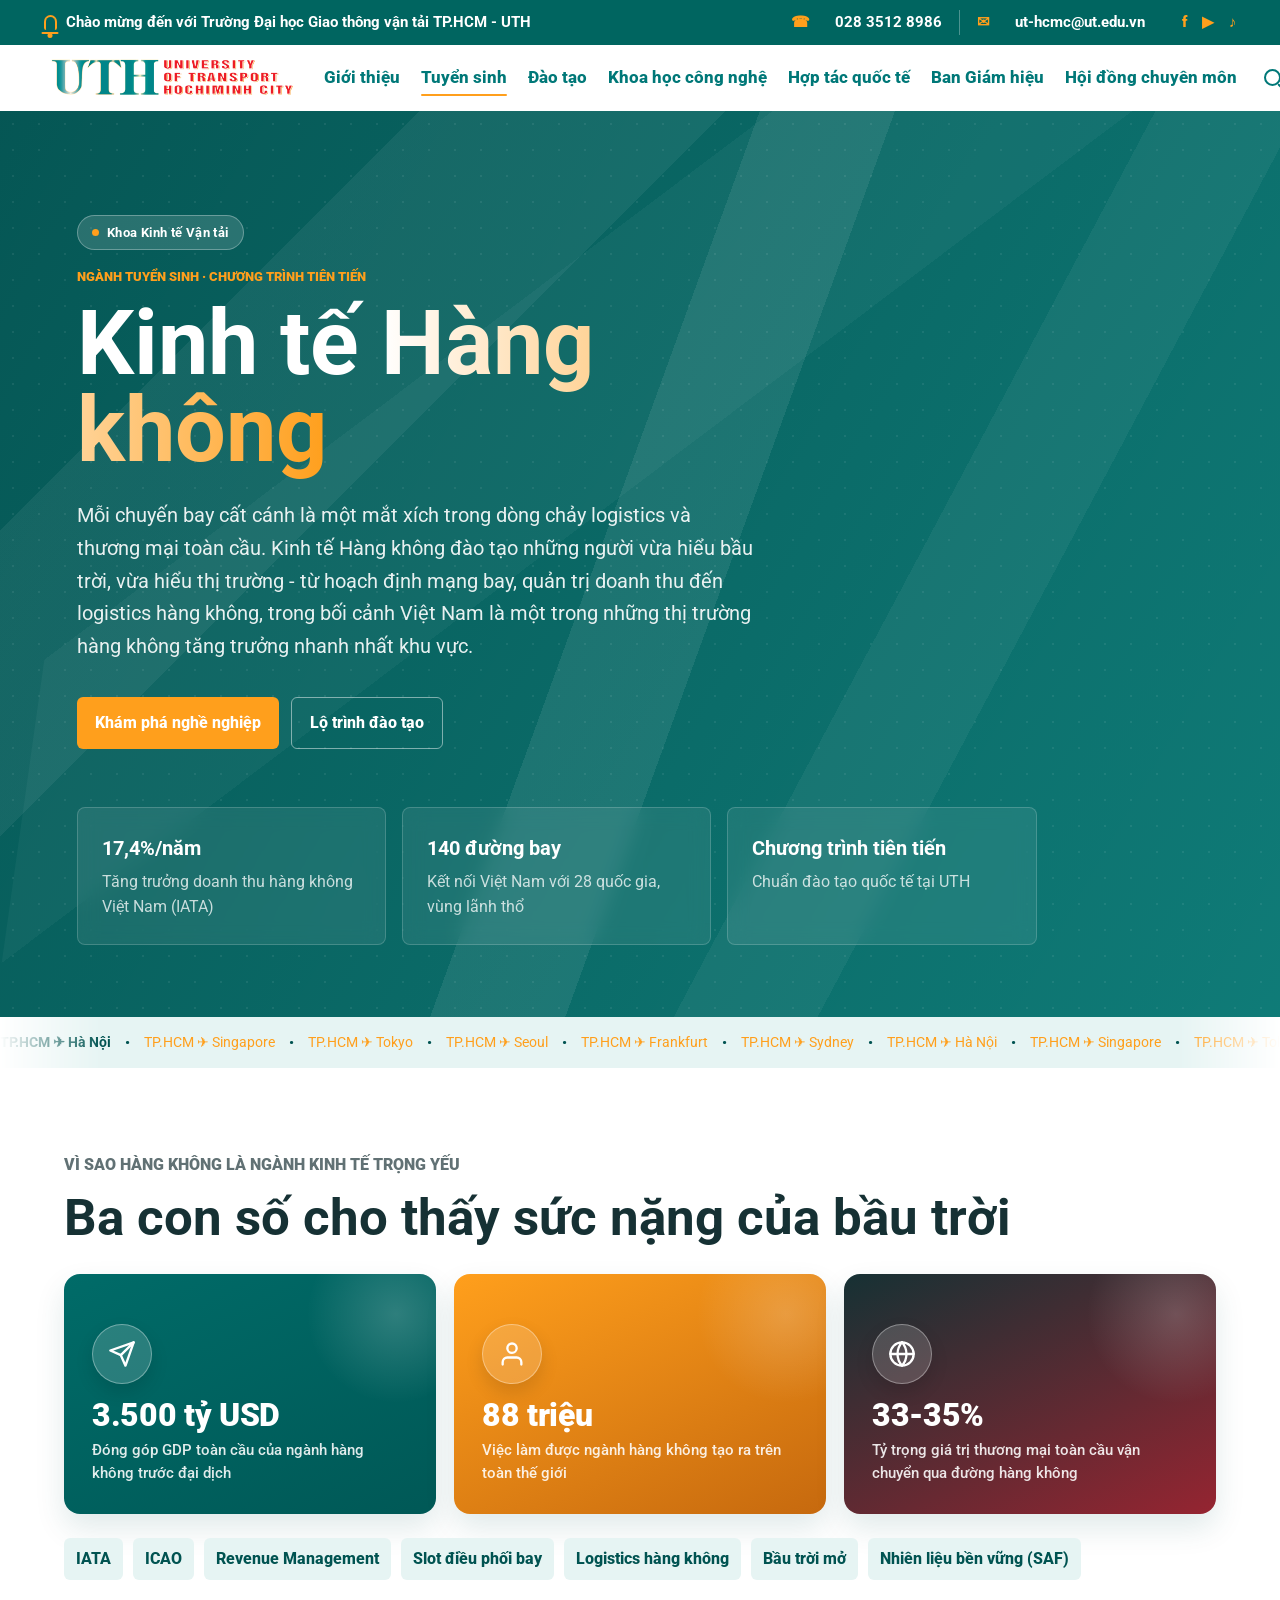
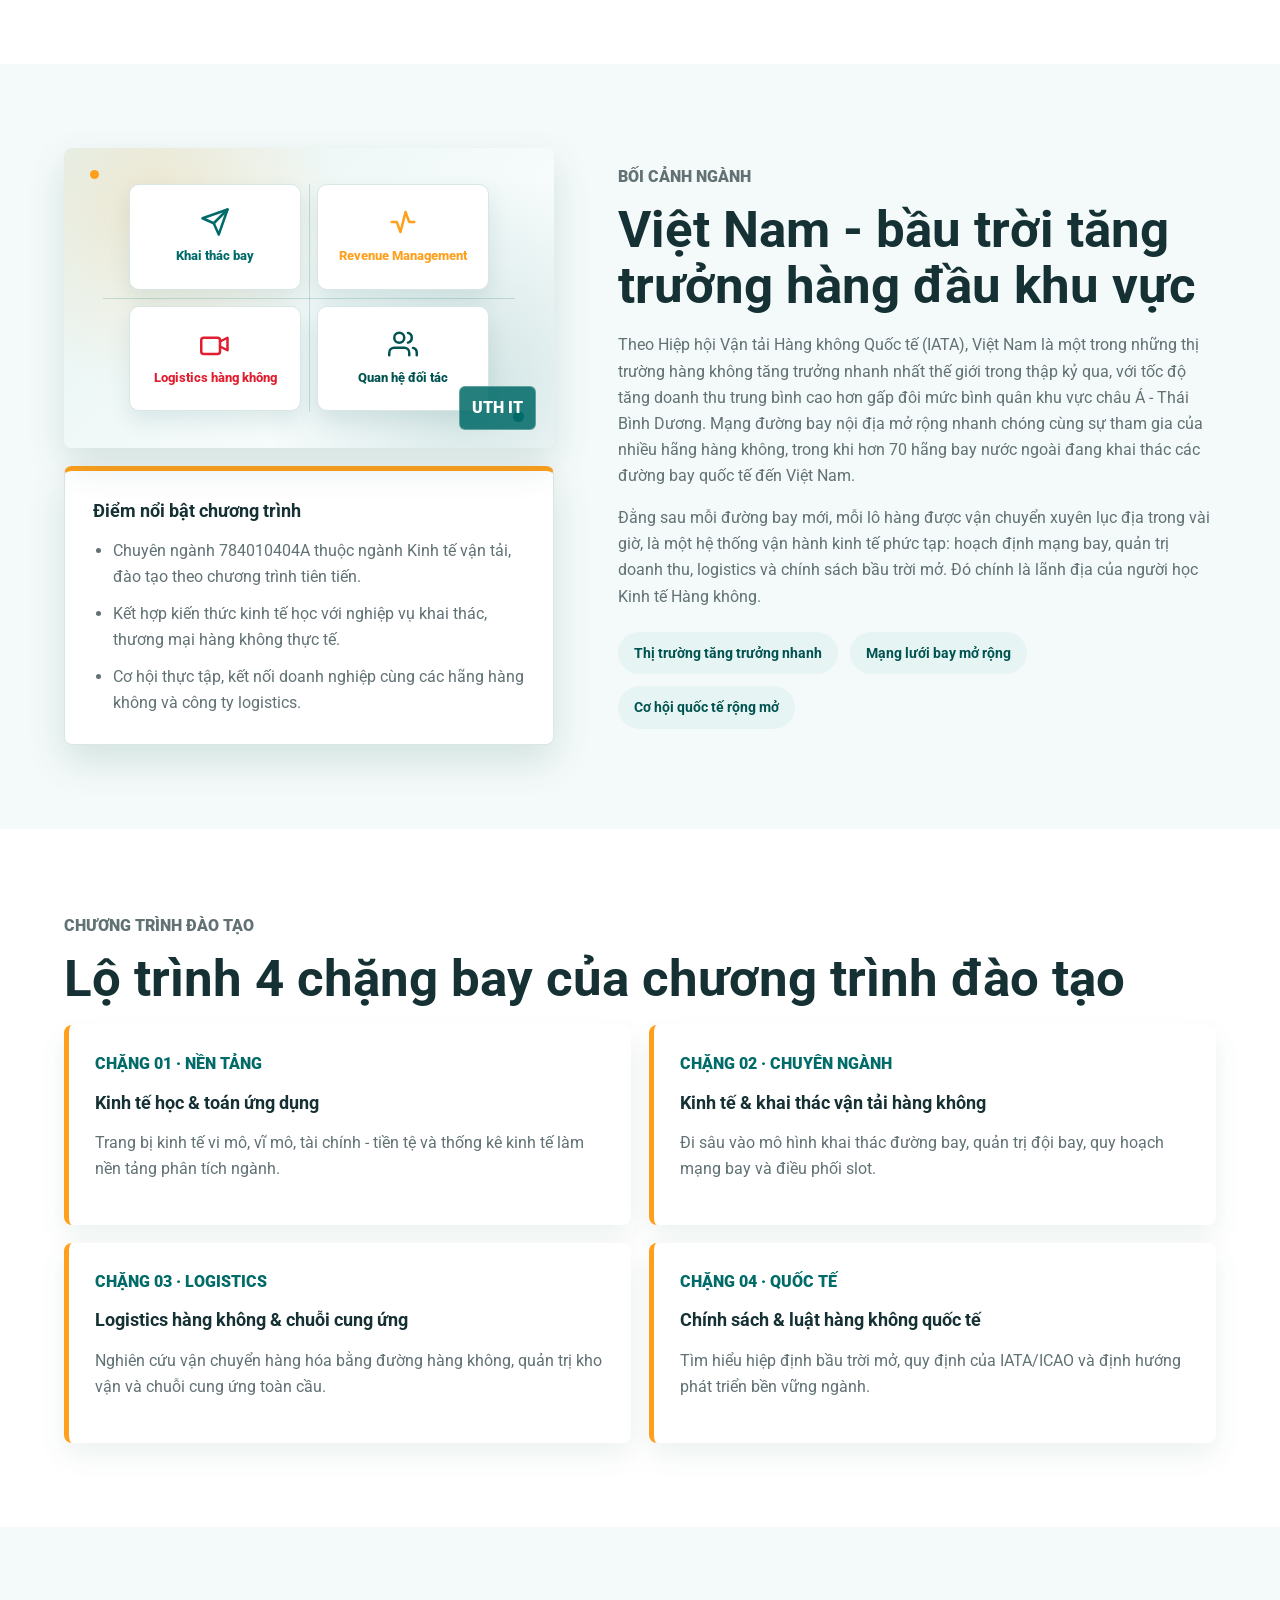
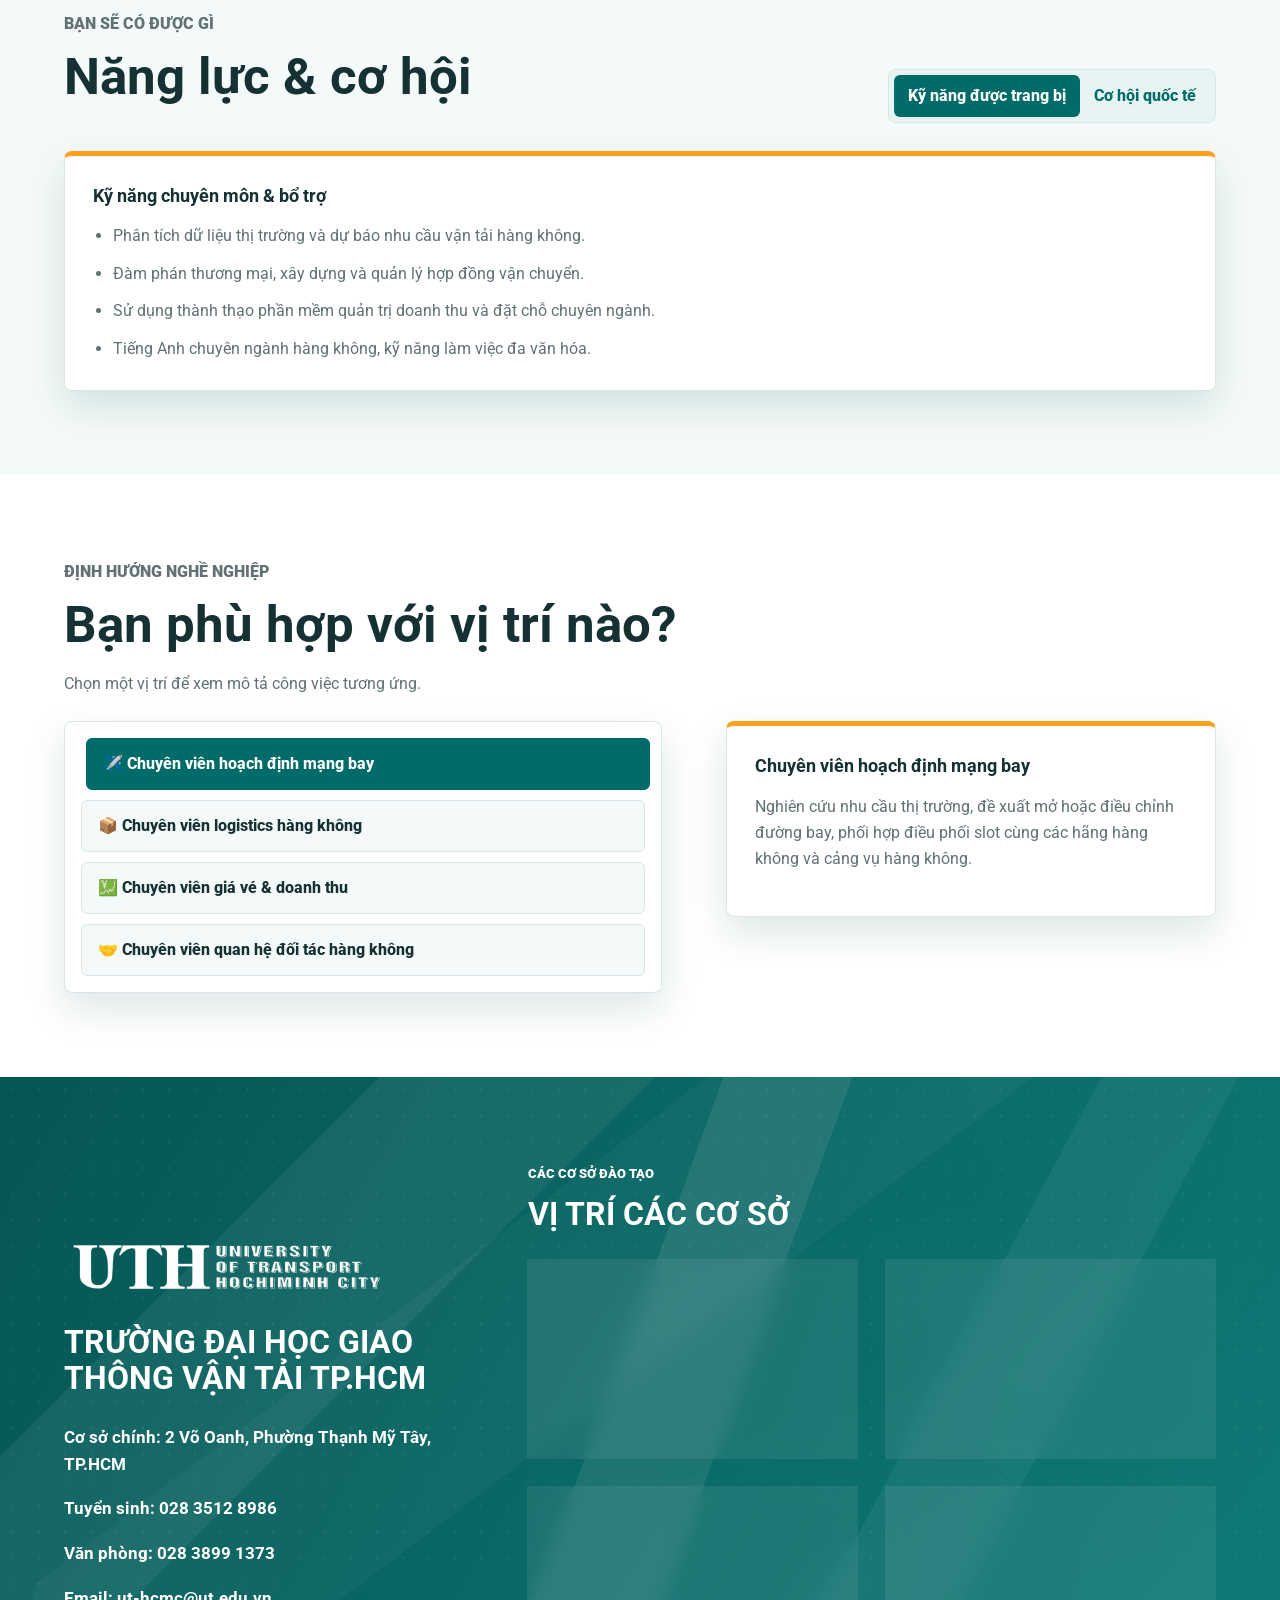
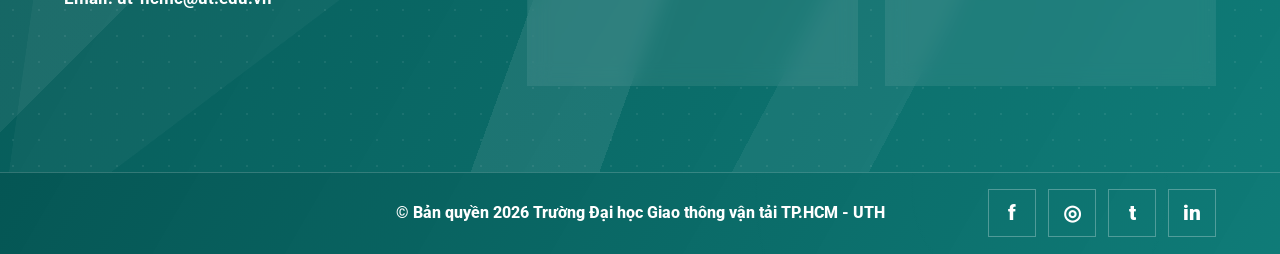
==== commit 410e87af: "chinh sua" ====
--- a/KINHTEHANGKHONG/index.html
+++ b/KINHTEHANGKHONG/index.html
@@ -109,8 +109,8 @@
               <svg viewBox="0 0 24 24" fill="none" stroke="currentColor" stroke-width="2" stroke-linecap="round" stroke-linejoin="round"><path d="M22 2L11 13"></path><path d="M22 2l-7 20-4-9-9-4 20-7z"></path></svg>
             </div>
             <figcaption>
-              <strong style="display:block;font-size:1.6rem;">3.500 tỷ USD</strong>
-              <span style="display:block;font-weight:500;opacity:0.85;">Đóng góp GDP toàn cầu của ngành hàng không trước đại dịch</span>
+              <strong>3.500 tỷ USD</strong>
+              <span>Đóng góp GDP toàn cầu của ngành hàng không trước đại dịch</span>
             </figcaption>
           </figure>
           <figure class="visual-tile visual-tile-icon vt-data reveal" style="transition-delay: 0.1s;">
@@ -118,8 +118,8 @@
               <svg viewBox="0 0 24 24" fill="none" stroke="currentColor" stroke-width="2" stroke-linecap="round" stroke-linejoin="round"><path d="M20 21v-2a4 4 0 0 0-4-4H8a4 4 0 0 0-4 4v2"></path><circle cx="12" cy="7" r="4"></circle></svg>
             </div>
             <figcaption>
-              <strong style="display:block;font-size:1.6rem;">88 triệu</strong>
-              <span style="display:block;font-weight:500;opacity:0.85;">Việc làm được ngành hàng không tạo ra trên toàn thế giới</span>
+              <strong>88 triệu</strong>
+              <span>Việc làm được ngành hàng không tạo ra trên toàn thế giới</span>
             </figcaption>
           </figure>
           <figure class="visual-tile visual-tile-icon vt-learn reveal" style="transition-delay: 0.2s;">
@@ -127,8 +127,8 @@
               <svg viewBox="0 0 24 24" fill="none" stroke="currentColor" stroke-width="2" stroke-linecap="round" stroke-linejoin="round"><circle cx="12" cy="12" r="10"></circle><path d="M2 12h20"></path><path d="M12 2a15 15 0 0 1 0 20a15 15 0 0 1 0-20"></path></svg>
             </div>
             <figcaption>
-              <strong style="display:block;font-size:1.6rem;">33-35%</strong>
-              <span style="display:block;font-weight:500;opacity:0.85;">Tỷ trọng giá trị thương mại toàn cầu vận chuyển qua đường hàng không</span>
+              <strong>33-35%</strong>
+              <span>Tỷ trọng giá trị thương mại toàn cầu vận chuyển qua đường hàng không</span>
             </figcaption>
           </figure>
         </div>
--- a/styles.css
+++ b/styles.css
@@ -1495,6 +1495,71 @@
   font-weight: 800;
 }
 
+/* FAQ accordion built on native <details>/<summary> - no JS required */
+.faq-list {
+  display: grid;
+  gap: 12px;
+  max-width: 800px;
+  margin-top: 28px;
+}
+
+.faq-item {
+  background: #ffffff;
+  border: 1px solid var(--line);
+  border-radius: 10px;
+  overflow: hidden;
+  box-shadow: 0 8px 20px rgba(0, 83, 81, 0.06);
+  transition: box-shadow 0.25s ease;
+}
+
+.faq-item[open] {
+  box-shadow: 0 16px 32px rgba(0, 83, 81, 0.13);
+}
+
+.faq-item summary {
+  display: flex;
+  align-items: center;
+  justify-content: space-between;
+  gap: 16px;
+  padding: 18px 22px;
+  color: var(--uth-teal-dark);
+  font-weight: 800;
+  cursor: pointer;
+  list-style: none;
+}
+
+.faq-item summary::-webkit-details-marker {
+  display: none;
+}
+
+.faq-item summary::after {
+  content: "+";
+  flex: none;
+  color: var(--uth-orange);
+  font-size: 1.5rem;
+  font-weight: 400;
+  transition: transform 0.25s ease;
+}
+
+.faq-item[open] summary::after {
+  transform: rotate(45deg);
+}
+
+.faq-item .faq-body {
+  padding: 0 22px 20px;
+  color: var(--muted);
+}
+
+/* Standalone dark stat banner: reuses .hero-stats card look outside of the hero itself */
+.stat-banner {
+  padding: 56px clamp(20px, 5vw, 72px);
+}
+
+.stat-banner .hero-stats {
+  width: 100%;
+  margin-top: 0;
+}
+
 .campus {
   padding: 86px clamp(20px, 5vw, 72px);
   color: #ffffff;
